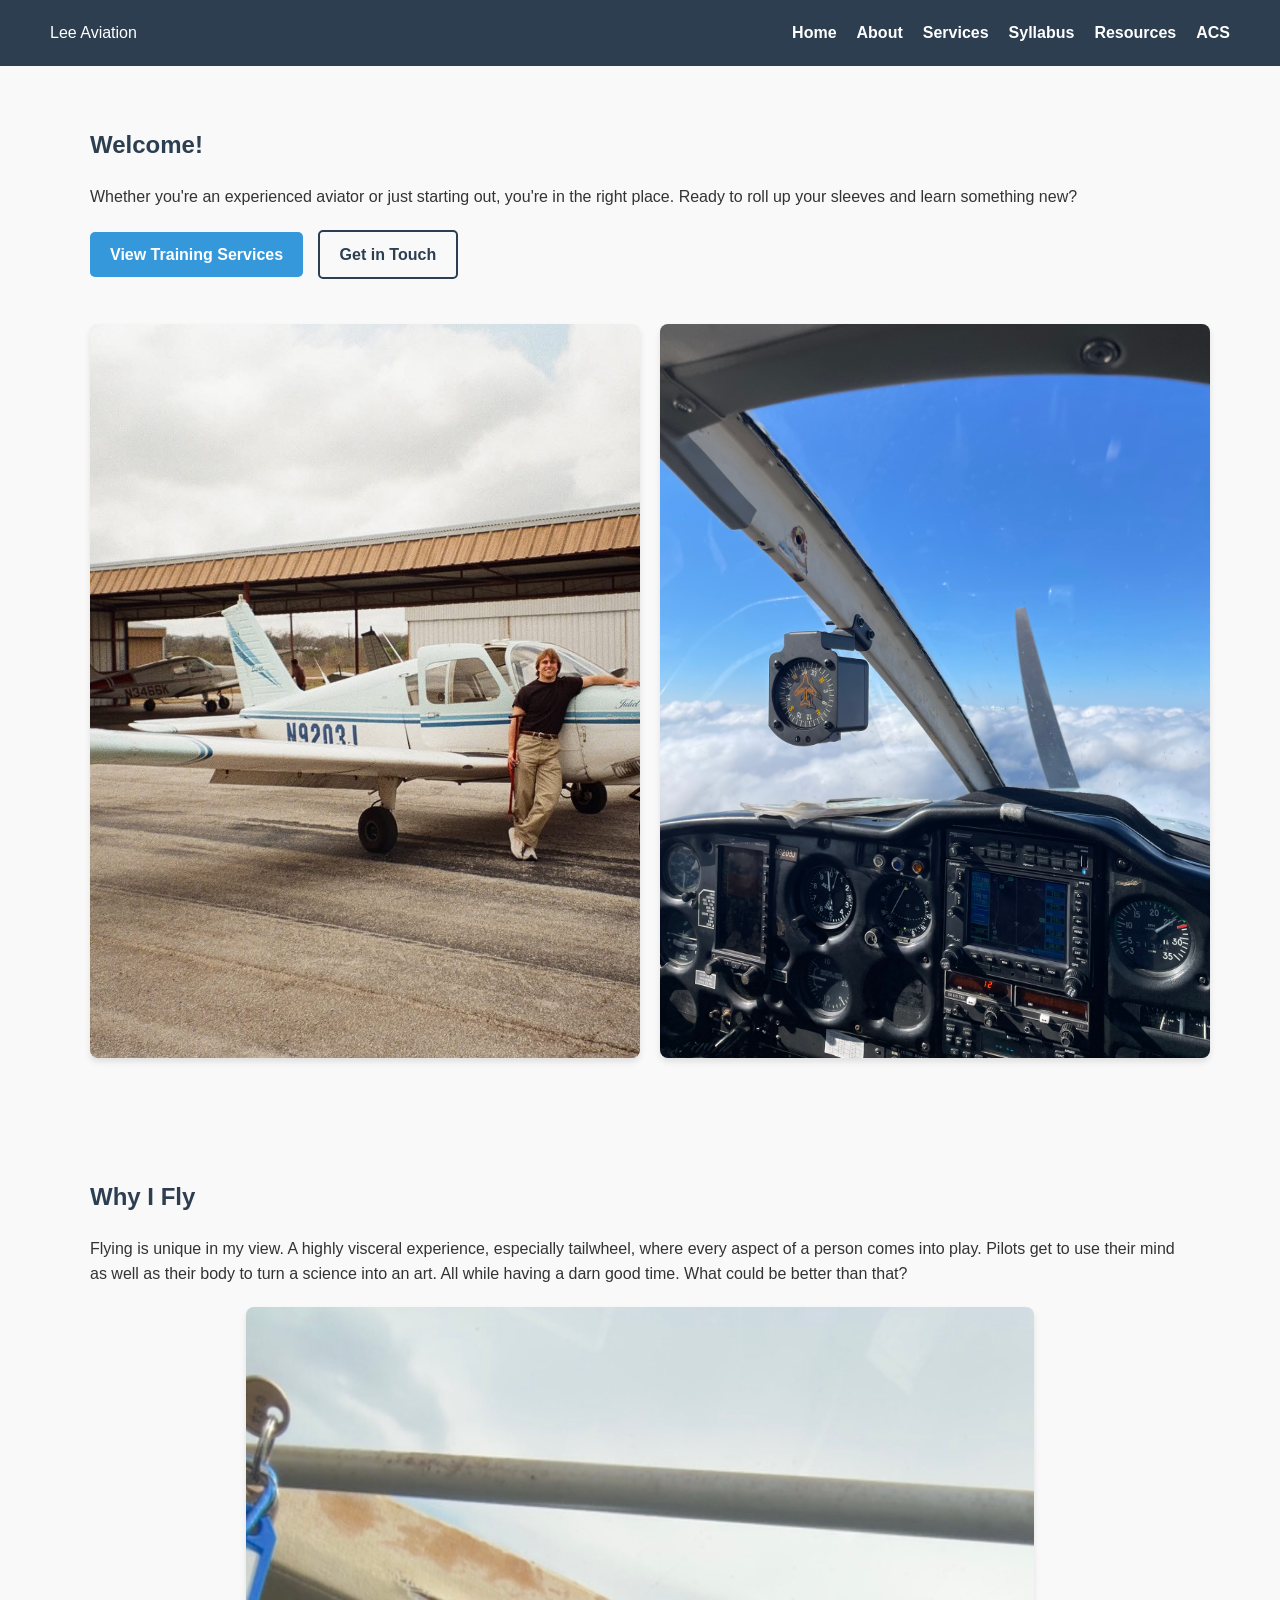
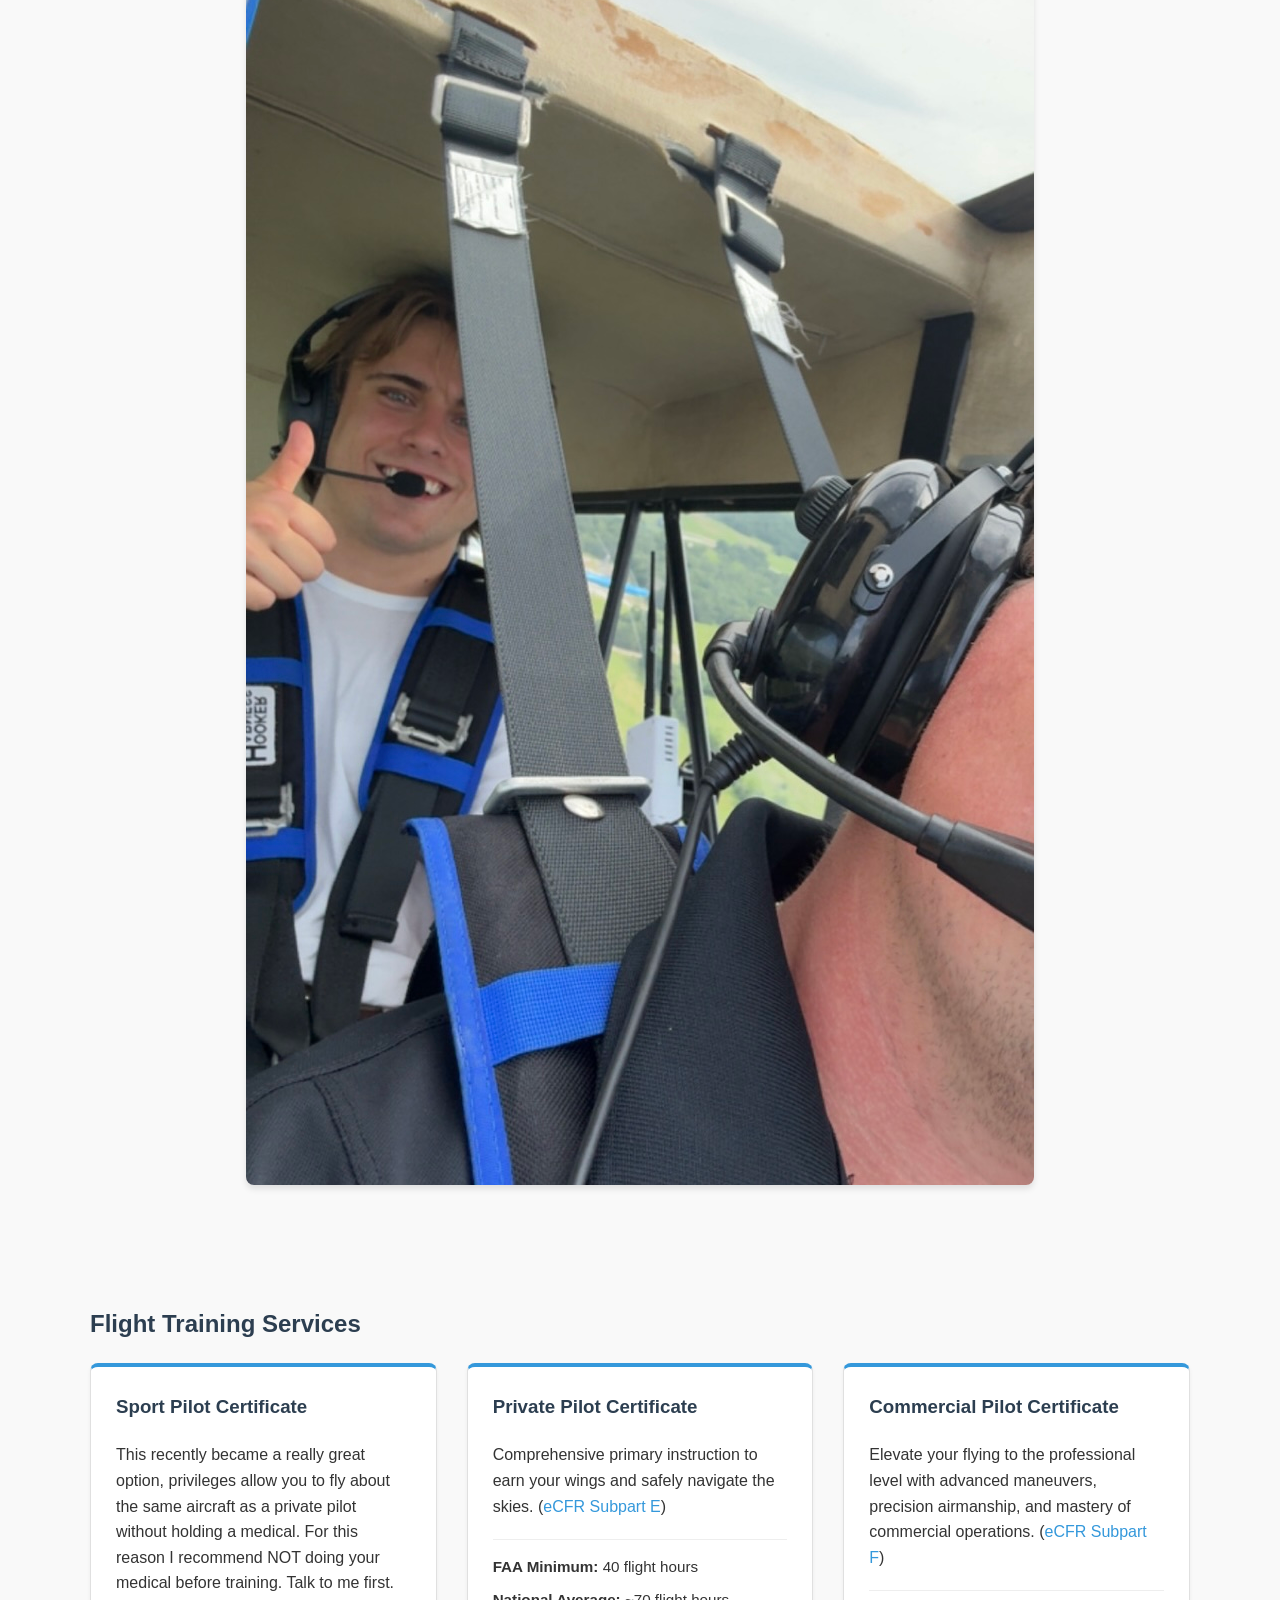
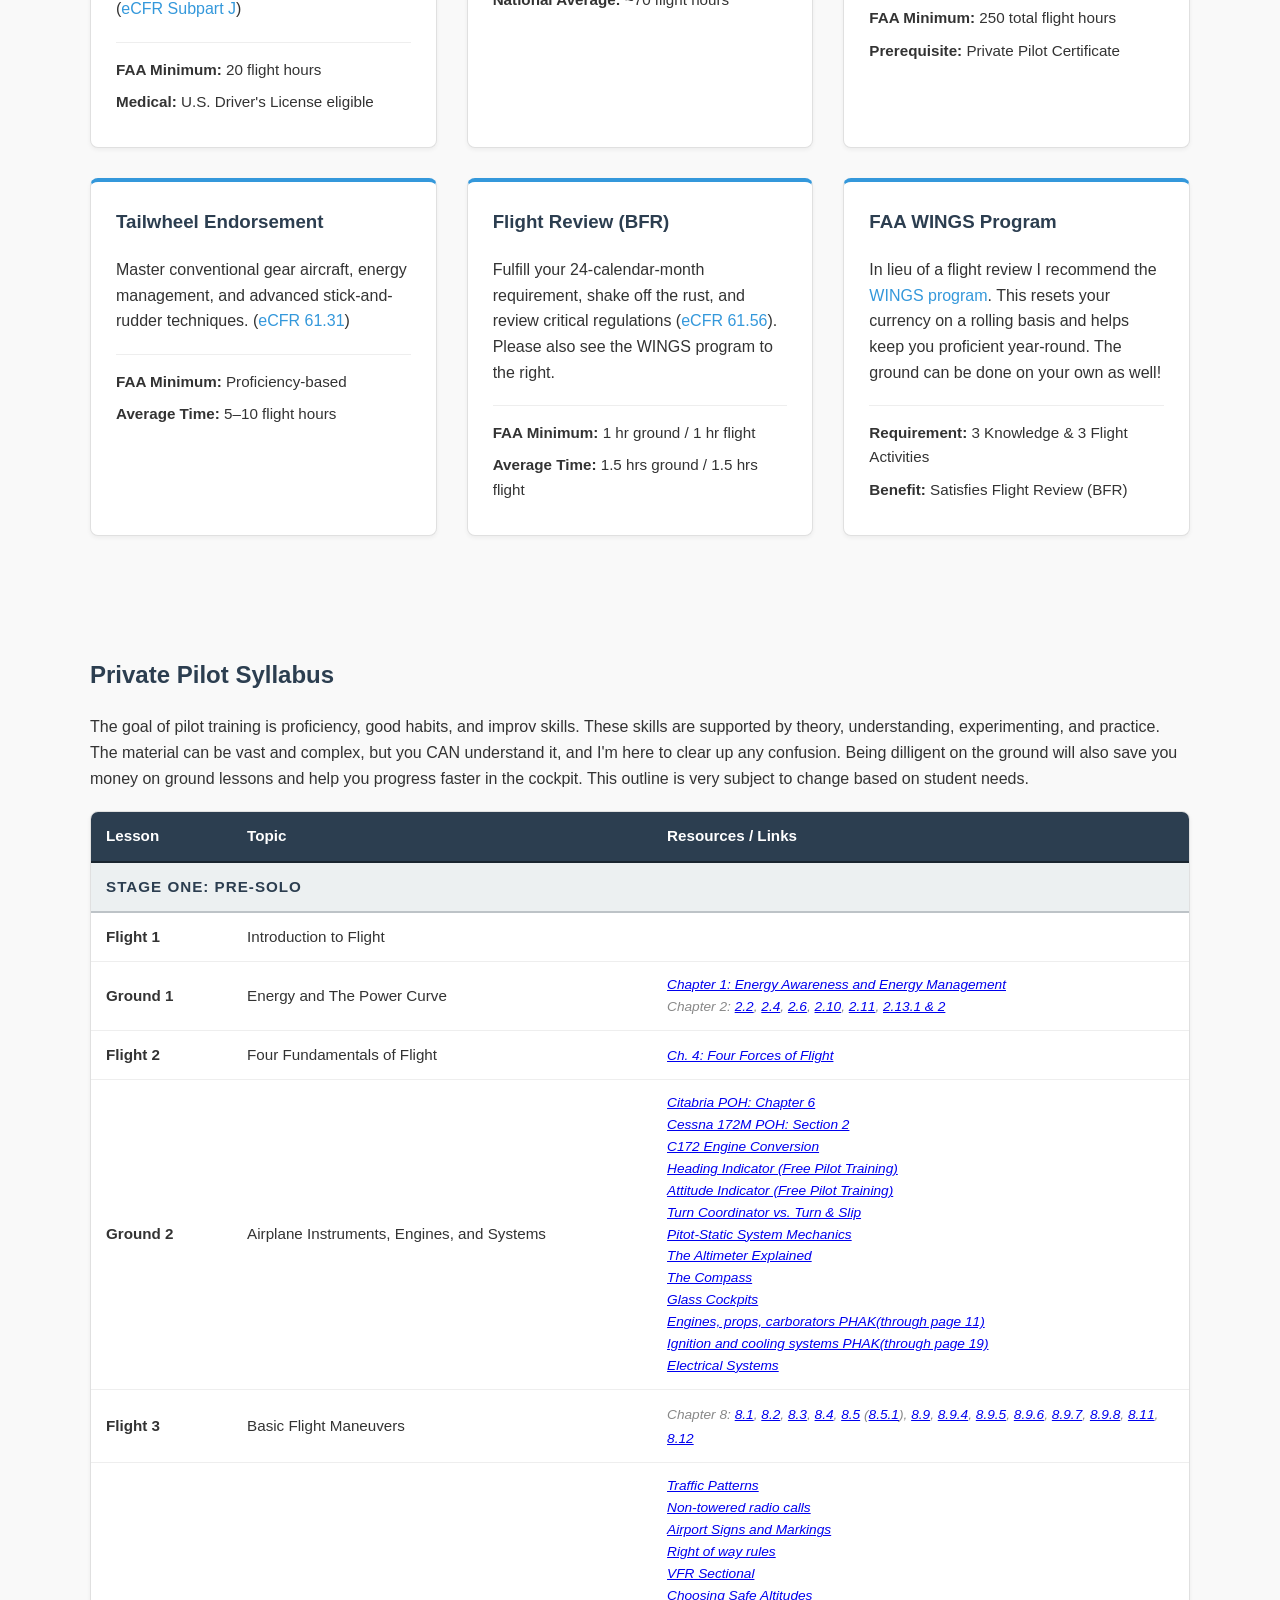
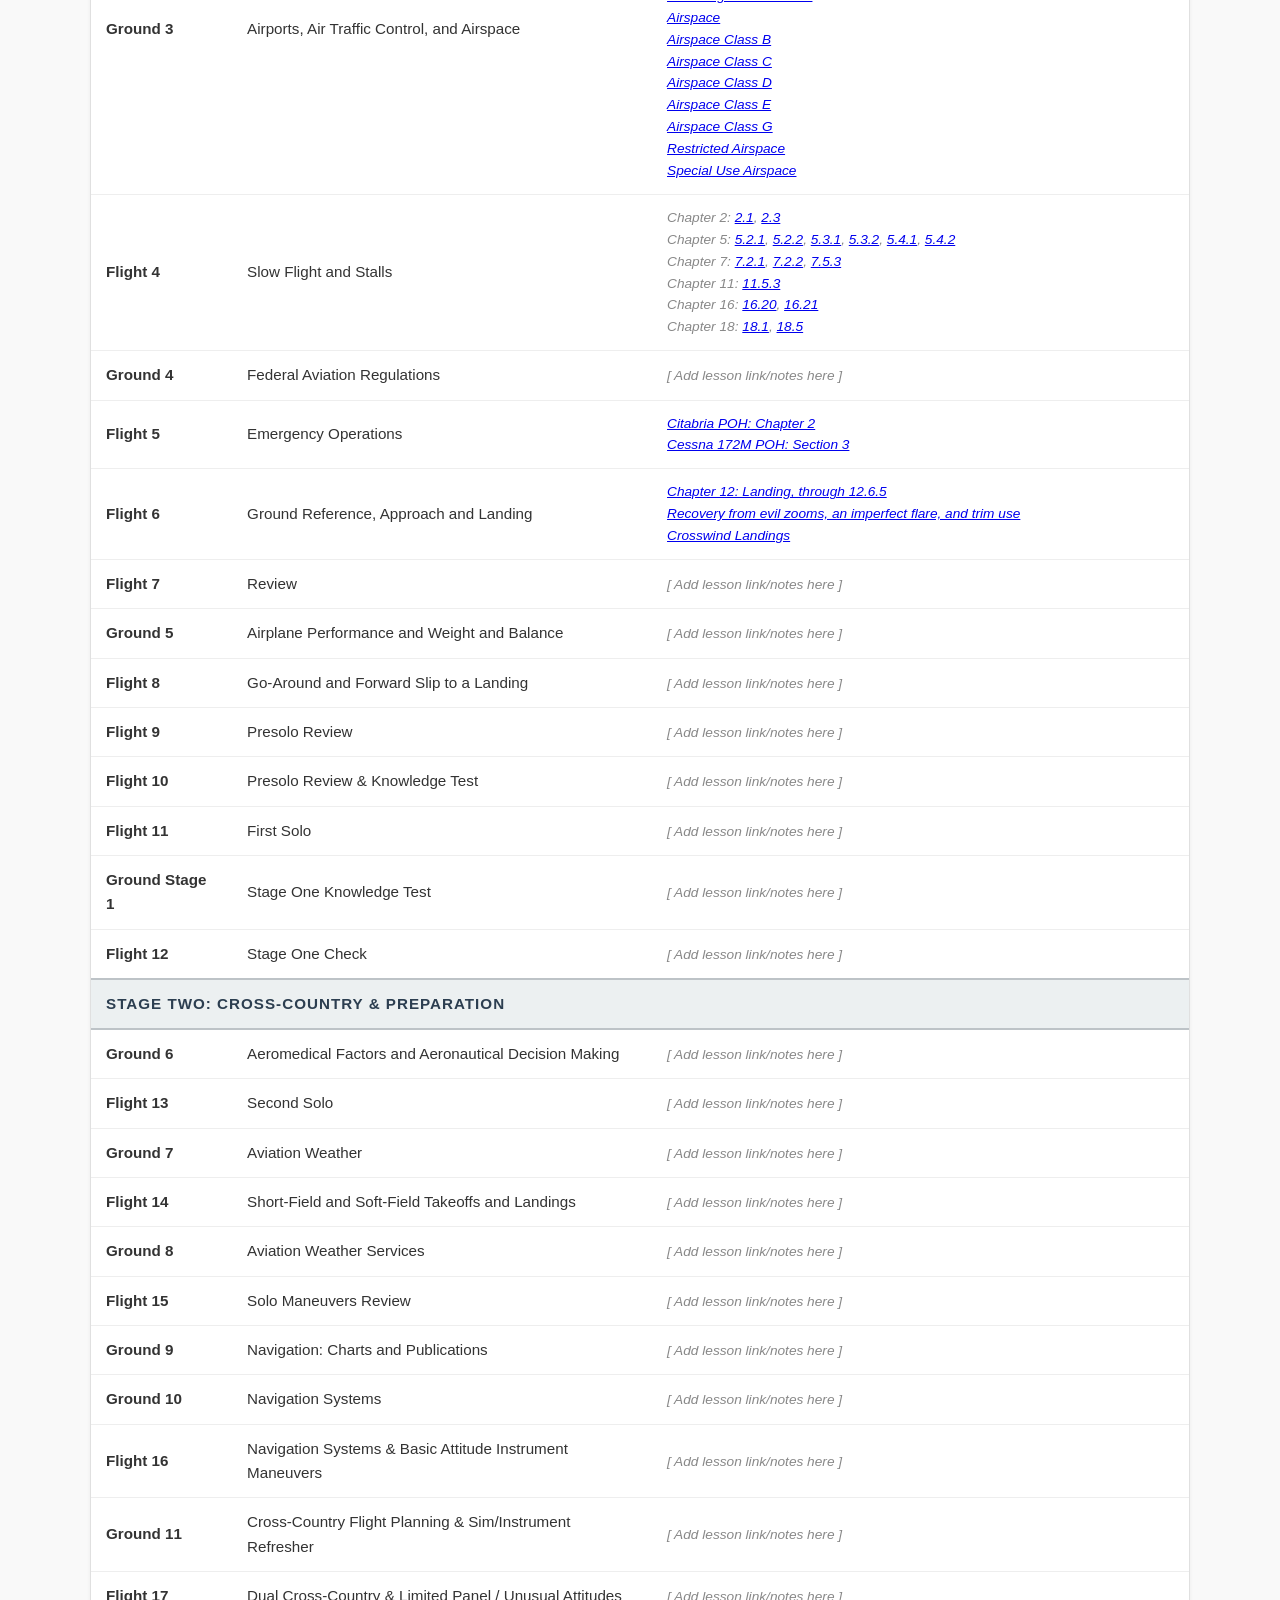
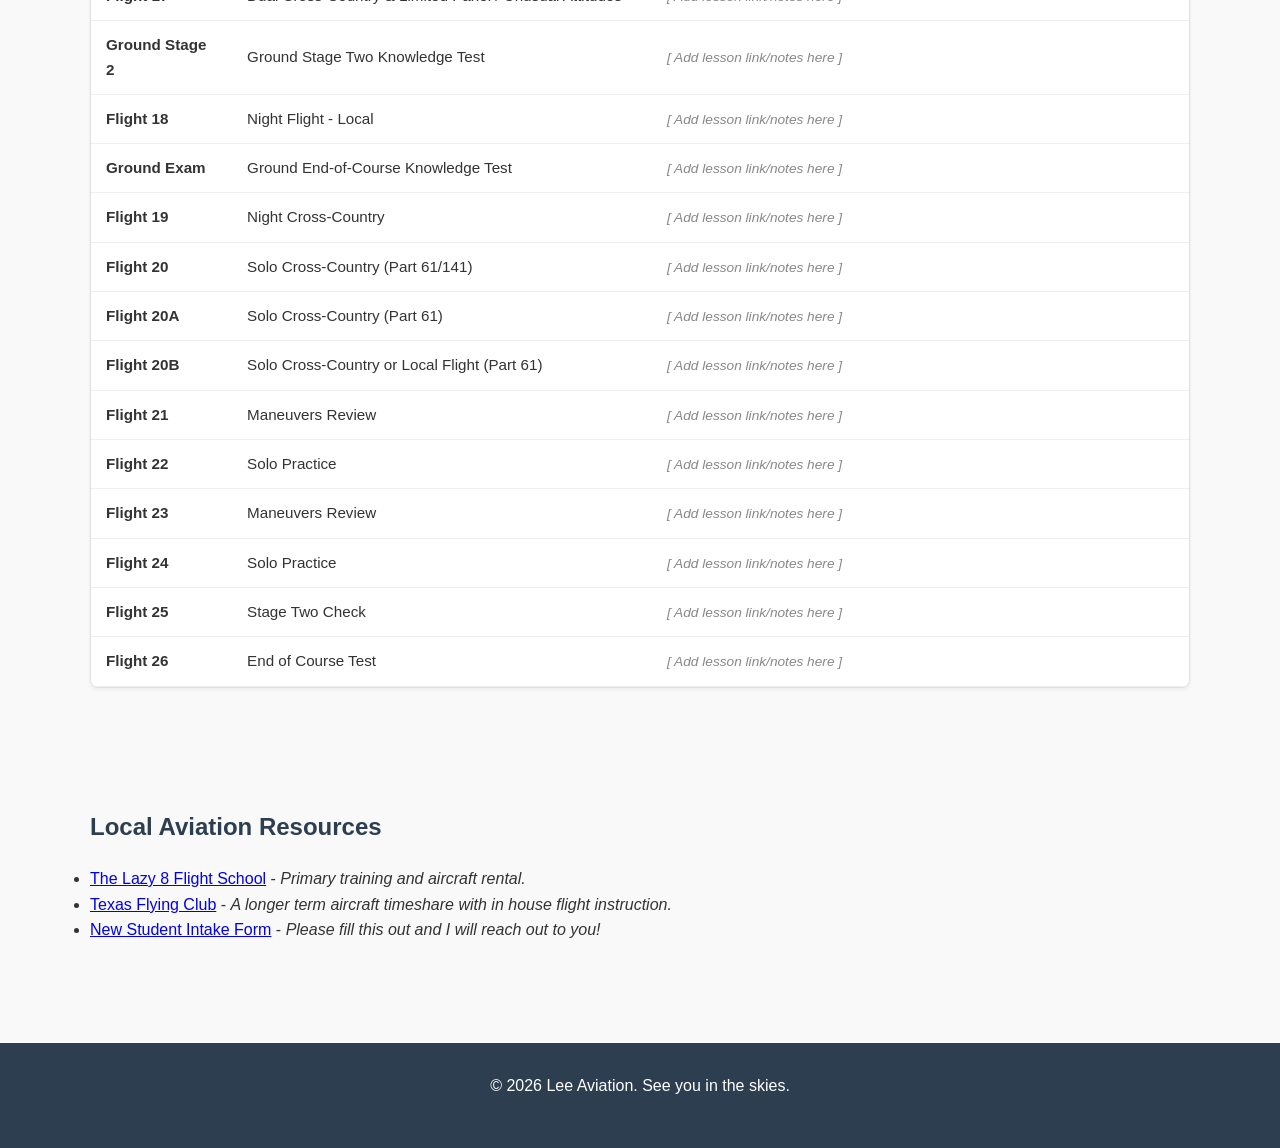
==== index.html @ c7a76115 "Update index.html" ====
<!DOCTYPE html>
<html lang="en">
<head>
    <meta charset="UTF-8">
    <meta name="viewport" content="width=device-width, initial-scale=1.0">
    <title>Lee Aviation | Flight Instruction</title>
    
    <!-- ALL CSS STYLING IS INLINED HERE -->
    <style>
        /* General Reset */
        * {
            margin: 0;
            padding: 0;
            box-sizing: border-box;
            font-family: 'Helvetica Neue', Arial, sans-serif;
        }

        body {
            line-height: 1.6;
            color: #333;
            background-color: #f9f9f9;
        }

        /* Navigation */
        nav {
            display: flex;
            justify-content: space-between;
            align-items: center;
            padding: 20px 50px;
            background-color: #2c3e50;
            color: white;
        }

        .nav-links {
            list-style: none;
            display: flex;
            gap: 20px;
        }

        .nav-links a {
            color: white;
            text-decoration: none;
            font-weight: bold;
        }

        .nav-links a:hover {
            color: #3498db;
        }

        /* Sections */
        section {
            padding: 60px 50px;
            max-width: 1200px;
            margin: 0 auto;
        }

        h1, h2, h3 {
            margin-bottom: 20px;
            color: #2c3e50;
        }

        p {
            margin-bottom: 20px;
        }

        /* Images */
        img {
            max-width: 100%;
            height: auto;
            border-radius: 8px;
            box-shadow: 0 4px 6px rgba(0,0,0,0.1);
            margin-top: 15px;
        }

        .centered-img {
            display: block;
            margin-left: auto;
            margin-right: auto;
        }

        /* Buttons */
        .btn {
            display: inline-block;
            padding: 10px 20px;
            background-color: #3498db;
            color: white;
            text-decoration: none;
            border-radius: 5px;
            font-weight: bold;
            margin-right: 10px;
            margin-bottom: 10px;
        }

        .btn:hover {
            background-color: #2980b9;
        }

        .btn-outline {
            display: inline-block;
            padding: 10px 20px;
            background-color: transparent;
            color: #2c3e50;
            border: 2px solid #2c3e50;
            text-decoration: none;
            border-radius: 5px;
            font-weight: bold;
            margin-bottom: 10px;
        }

        .btn-outline:hover {
            background-color: #2c3e50;
            color: white;
        }

        /* Services Grid */
        .services-grid {
            display: grid;
            grid-template-columns: repeat(auto-fit, minmax(300px, 1fr));
            gap: 30px;
        }

        .service-card {
            background: white;
            border: 1px solid #e0e0e0;
            border-top: 4px solid #3498db;
            padding: 25px;
            border-radius: 8px;
            box-shadow: 0 2px 4px rgba(0,0,0,0.05);
        }

        .service-card ul {
            list-style-type: none;
            margin-top: 15px;
            padding-top: 15px;
            border-top: 1px solid #eee;
        }

        .service-card li {
            margin-bottom: 8px;
            font-size: 0.95em;
        }

        .service-card a {
            color: #3498db;
            text-decoration: none;
        }

        .service-card a:hover {
            text-decoration: underline;
        }

        /* Gleim-Style Syllabus Table */
        .table-container {
            overflow-x: auto;
            background: white;
            border-radius: 8px;
            box-shadow: 0 2px 4px rgba(0,0,0,0.05);
            border: 1px solid #e0e0e0;
        }

        .gleim-table {
            width: 100%;
            border-collapse: collapse;
            text-align: left;
            font-size: 0.95em;
        }

        .gleim-table th {
            background-color: #2c3e50;
            color: white;
            padding: 12px 15px;
            border-bottom: 2px solid #1a252f;
        }

        .gleim-table td {
            padding: 12px 15px;
            border-bottom: 1px solid #eee;
        }

        .gleim-table tr:hover {
            background-color: #f5f5f5;
        }

        .stage-row td {
            background-color: #ecf0f1;
            font-weight: bold;
            color: #2c3e50;
            text-transform: uppercase;
            letter-spacing: 1px;
            border-top: 2px solid #bdc3c7;
            border-bottom: 2px solid #bdc3c7;
        }

        .lesson-link-space {
            color: #888;
            font-style: italic;
            font-size: 0.9em;
        }

        /* Hero Images Layout */
        .hero-images {
            display: flex;
            gap: 20px;
            margin-top: 20px;
        }

        .hero-images img {
            width: 50%;
            object-fit: cover;
        }

        /* Footer */
        footer {
            text-align: center;
            padding: 30px;
            background-color: #2c3e50;
            color: white;
            margin-top: 40px;
        }
    </style>
</head>
<body>

<!-- Navigation Bar -->
    <nav>
        <div class="logo">Lee Aviation</div>
        <ul class="nav-links">
            <li><a href="#home">Home</a></li>
            <li><a href="#about">About</a></li>
            <li><a href="#services">Services</a></li>
            <li><a href="#syllabus">Syllabus</a></li>
            <li><a href="#links">Resources</a></li>
            <li><a href="area-i-preflight-private-commercial.html">ACS</a></li>
        </ul>
    </nav>

    <!-- Hero Section -->
    <section id="home" class="hero">
        <div class="hero-content">
            <h1>Welcome!</h1>
            <p>Whether you're an experienced aviator or just starting out, you're in the right place. Ready to roll up your sleeves and learn something new? </p>
            <a href="#services" class="btn">View Training Services</a>
            <a href="https://docs.google.com/forms/d/e/1FAIpQLScbBGkxco7jLLuhdX9FpA1GyLcWCd-LdAWa5gS0SNd4eLmcwg/viewform?usp=sharing&ouid=100114751609038580791" target="_blank" class="btn-outline">Get in Touch</a>
            
            <div class="hero-images">
                <img src="IMG_0050.jpeg" alt="Cockpit instrument panel view over the clouds">
                <img src="IMG_6598.jpeg" alt="Close up of aircraft instrument panel">
            </div>
        </div>
    </section>

    <!-- About Section -->
    <section id="about" class="about">
        <h2>Why I Fly</h2>
        <p>Flying is unique in my view. A highly visceral experience, especially tailwheel, where every aspect of a person comes into play. Pilots get to use their mind as well as their body to turn a science into an art. All while having a darn good time. What could be better than that?</p>
        <img src="IMG_3892.jpg" alt="Instructor and student in the cockpit" class="centered-img">
    </section>

    <!-- Services Section -->
    <section id="services" class="services">
        <h2>Flight Training Services</h2>
        
        <div class="services-grid">
            <div class="service-card">
                <h3>Sport Pilot Certificate</h3>
                <p> This recently became a really great option, privileges allow you to fly about the same aircraft as a private pilot without holding a medical. For this reason I recommend NOT doing your medical before training. Talk to me first.  (<a href="https://www.ecfr.gov/current/title-14/chapter-I/subchapter-D/part-61/subpart-J" target="_blank">eCFR Subpart J</a>)</p>
                <ul>
                    <li><strong>FAA Minimum:</strong> 20 flight hours</li>
                    <li><strong>Medical:</strong> U.S. Driver's License eligible</li>
                </ul>
            </div>

            <div class="service-card">
                <h3>Private Pilot Certificate</h3>
                <p>Comprehensive primary instruction to earn your wings and safely navigate the skies. (<a href="https://www.ecfr.gov/current/title-14/chapter-I/subchapter-D/part-61/subpart-E" target="_blank">eCFR Subpart E</a>)</p>
                <ul>
                    <li><strong>FAA Minimum:</strong> 40 flight hours</li>
                    <li><strong>National Average:</strong> ~70 flight hours</li>
                </ul>
            </div>

            <div class="service-card">
                <h3>Commercial Pilot Certificate</h3>
                <p>Elevate your flying to the professional level with advanced maneuvers, precision airmanship, and mastery of commercial operations. (<a href="https://www.ecfr.gov/current/title-14/chapter-I/subchapter-D/part-61/subpart-F" target="_blank">eCFR Subpart F</a>)</p>
                <ul>
                    <li><strong>FAA Minimum:</strong> 250 total flight hours</li>
                    <li><strong>Prerequisite:</strong> Private Pilot Certificate</li>
                </ul>
            </div>

            <div class="service-card">
                <h3>Tailwheel Endorsement</h3>
                <p>Master conventional gear aircraft, energy management, and advanced stick-and-rudder techniques. (<a href="https://www.ecfr.gov/current/title-14/chapter-I/subchapter-D/part-61/section-61.31" target="_blank">eCFR 61.31</a>)</p>
                <ul>
                    <li><strong>FAA Minimum:</strong> Proficiency-based</li>
                    <li><strong>Average Time:</strong> 5–10 flight hours</li>
                </ul>
            </div>

            <div class="service-card">
                <h3>Flight Review (BFR)</h3>
                <p>Fulfill your 24-calendar-month requirement, shake off the rust, and review critical regulations (<a href="https://www.ecfr.gov/current/title-14/chapter-I/subchapter-D/part-61/section-61.56" target="_blank">eCFR 61.56</a>). Please also see the WINGS program to the right.</p>
                <ul>
                    <li><strong>FAA Minimum:</strong> 1 hr ground / 1 hr flight</li>
                    <li><strong>Average Time:</strong> 1.5 hrs ground / 1.5 hrs flight</li>
                </ul>
            </div>

            <div class="service-card">
                <h3>FAA WINGS Program</h3>
                <p>In lieu of a flight review I recommend the <a href="https://www.faasafety.gov/" target="_blank">WINGS program</a>. This resets your currency on a rolling basis and helps keep you proficient year-round. The ground can be done on your own as well!</p>
                <ul>
                    <li><strong>Requirement:</strong> 3 Knowledge & 3 Flight Activities</li>
                    <li><strong>Benefit:</strong> Satisfies Flight Review (BFR)</li>
                </ul>
            </div>
        </div>
    </section>

    <!-- Syllabus Section (Gleim Format) -->
    <section id="syllabus" class="syllabus">
        <h2>Private Pilot Syllabus</h2>
        <p>The goal of pilot training is proficiency, good habits, and improv skills. These skills are supported by theory, understanding, experimenting, and practice. The material can be vast and complex, but you CAN understand it, and I'm here to clear up any confusion. Being dilligent on the ground will also save you money on ground lessons and help you progress faster in the cockpit. This outline is very subject to change based on student needs.</p>
        
        <div class="table-container">
            <table class="gleim-table">
                <thead>
                    <tr>
                        <th>Lesson</th>
                        <th>Topic</th>
                        <th>Resources / Links</th>
                    </tr>
                </thead>
                <tbody>
                    <tr class="stage-row">
                        <td colspan="3">STAGE ONE: Pre-Solo</td>
                    </tr>
                    <tr>
                        <td><strong>Flight 1</strong></td>
                        <td>Introduction to Flight</td>
                        <td><span class="lesson-link-space"></span></td>
                    </tr>
                    <tr>
                        <td><strong>Ground 1</strong></td>
                        <td>Energy and The Power Curve</td>
                        <td><span class="lesson-link-space">
    <ul style="list-style-type: none; padding: 0; margin: 0;">
        <li><a href="https://www.av8n.com/how/htm/energy.html" target="_blank">Chapter 1: Energy Awareness and Energy Management</a></li>
        <li>Chapter 2: 
            <a href="https://www.av8n.com/how/htm/aoa.html#sec-def-aoa" target="_blank">2.2</a>, 
            <a href="https://www.av8n.com/how/htm/aoa.html#sec-incidence" target="_blank">2.4</a>, 
            <a href="https://www.av8n.com/how/htm/aoa.html#sec-change-aoa" target="_blank">2.6</a>, 
            <a href="https://www.av8n.com/how/htm/aoa.html#sec-power-attitude-performance" target="_blank">2.10</a>, 
            <a href="https://www.av8n.com/how/htm/aoa.html#sec-power-curve-more" target="_blank">2.11</a>, 
            <a href="https://www.av8n.com/how/htm/aoa.html#sec-ias-aoa" target="_blank">2.13.1 & 2</a>
        </li>
    </ul>
</span></td>
                    </tr>
                    <tr>
                        <td><strong>Flight 2</strong></td>
                        <td>Four Fundamentals of Flight</td>
                        <td><span class="lesson-link-space"><a href="https://www.av8n.com/how/htm/4forces.html"
                        target="_blank"
                        rel="noopener noreferrer">
                        Ch. 4: Four Forces of Flight</a></span></td>
                    </tr>
                    <tr>
                        <td><strong>Ground 2</strong></td>
                        <td>Airplane Instruments, Engines, and Systems</td>
                        <td><span class="lesson-link-space">
    <ul style="list-style-type: none; padding: 0; margin: 0;">
        <li><a href="N5042D POH (1)-compressed.pdf" target="_blank">Citabria POH: Chapter 6</a></li>
        <li><a href="N12976 POH.pdf" target="_blank">Cessna 172M POH: Section 2</a></li>
        <li><a href="N12976 180HP Lycoming O-360 engine STC.pdf" target="_blank">C172 Engine Conversion</a></li>
        <li><a href="https://www.youtube.com/watch?v=JySkSwAnwos&list=PLKGcDgymP_oYkMrMNcc04gr6JMru4E2xH&index=28" target="_blank">Heading Indicator (Free Pilot Training)</a></li>
        <li><a href="https://www.youtube.com/watch?v=ZBU55yIje-Y&list=PLKGcDgymP_oYkMrMNcc04gr6JMru4E2xH&index=29" target="_blank">Attitude Indicator (Free Pilot Training)</a></li>
        <li><a href="https://www.youtube.com/watch?v=_SvHsQZdMZ8&list=PLKGcDgymP_oYkMrMNcc04gr6JMru4E2xH&index=30" target="_blank">Turn Coordinator vs. Turn & Slip</a></li>
        <li><a href="https://www.youtube.com/watch?v=QkfC43VTZaE&list=PLKGcDgymP_oYkMrMNcc04gr6JMru4E2xH&index=31" target="_blank">Pitot-Static System Mechanics</a></li>
        <li><a href="https://www.youtube.com/watch?v=q27N5EFWmpM&list=PLKGcDgymP_oYkMrMNcc04gr6JMru4E2xH&index=32" target="_blank">The Altimeter Explained</a></li>
        <li><a href="https://www.youtube.com/watch?v=WC-iOlckdf4&list=PLKGcDgymP_oYkMrMNcc04gr6JMru4E2xH&index=33" target="_blank">The Compass</a></li>
        <li><a href="https://www.youtube.com/watch?v=oWxeAqcNSJU&list=PLKGcDgymP_oYkMrMNcc04gr6JMru4E2xH&index=34" target="_blank">Glass Cockpits</a></li>
        <li><a href="https://www.faa.gov/sites/faa.gov/files/09_phak_ch7.pdf" target="_blank">Engines, props, carborators PHAK(through page 11)</a></li>
        <li><a href="https://www.faa.gov/sites/faa.gov/files/09_phak_ch7.pdf#page=15" target="_blank">Ignition and cooling systems PHAK(through page 19)</a></li>
        <li><a href="https://youtu.be/2inIC2tjBDs?si=ASbZLVj7MDvCpOuC" target="_blank">Electrical Systems</a></li>
    </ul>
</span></td>
                    </tr>
                    <tr>
                        <td><strong>Flight 3</strong></td>
<td>Basic Flight Maneuvers</td>
<td>
    <span class="lesson-link-space">
        Chapter 8:
        <a href="https://www.av8n.com/how/htm/yaw.html#:~:text=8.1%20Overview"
           target="_blank" rel="noopener noreferrer">8.1</a>,

        <a href="https://www.av8n.com/how/htm/yaw.html#:~:text=8.2%20Yaw%20Stability"
           target="_blank" rel="noopener noreferrer">8.2</a>,

        <a href="https://www.av8n.com/how/htm/yaw.html#:~:text=8.3%20Yaw%20Damping"
           target="_blank" rel="noopener noreferrer">8.3</a>,

        <a href="https://www.av8n.com/how/htm/yaw.html#sec-helical-propwash"
           target="_blank" rel="noopener noreferrer">8.4</a>,

        <a href="https://www.av8n.com/how/htm/yaw.html#sec-p-factor"
           target="_blank" rel="noopener noreferrer">8.5</a>
        (<a href="https://www.av8n.com/how/htm/yaw.html#:~:text=8.5.1%20Blade%20Speed"
            target="_blank" rel="noopener noreferrer">8.5.1</a>),

        <a href="https://www.av8n.com/how/htm/yaw.html#:~:text=8.9%20Rudder%20Usage%20During%20Rolls"
           target="_blank" rel="noopener noreferrer">8.9</a>,

        <a href="https://www.av8n.com/how/htm/yaw.html#:~:text=8.9.4%20Transitory%20Adverse%20Yaw"
           target="_blank" rel="noopener noreferrer">8.9.4</a>,

        <a href="https://www.av8n.com/how/htm/yaw.html#sec-adverse-yaw"
           target="_blank" rel="noopener noreferrer">8.9.5</a>,

        <a href="https://www.av8n.com/how/htm/yaw.html#:~:text=8.9.6%20Yaw-Wise%20Inertia"
           target="_blank" rel="noopener noreferrer">8.9.6</a>,

        <a href="https://www.av8n.com/how/htm/yaw.html#:~:text=8.9.7%20Amount%20of%20Rudder%20Required"
           target="_blank" rel="noopener noreferrer">8.9.7</a>,

        <a href="https://www.av8n.com/how/htm/yaw.html#:~:text=8.9.8%20Summary%3A%20Coordinated%20Turning%20Procedures"
           target="_blank" rel="noopener noreferrer">8.9.8</a>,

        <a href="https://www.av8n.com/how/htm/yaw.html#:~:text=8.11%20Boat%20Turn"
           target="_blank" rel="noopener noreferrer">8.11</a>,

        <a href="https://www.av8n.com/how/htm/yaw.html#:~:text=8.12%20Weathervaning%20During%20Taxi"
           target="_blank" rel="noopener noreferrer">8.12</a>
    </span>
</td>
                    </tr>
                    <tr>
                        <td><strong>Ground 3</strong></td>
                        <td>Airports, Air Traffic Control, and Airspace</td>
                        <td><span class="lesson-link-space">
    <ul style="list-style-type: none; padding: 0; margin: 0;">
        <li><a href="https://www.youtube.com/watch?v=OvR3VQKEIr0&list=PLKGcDgymP_oYkMrMNcc04gr6JMru4E2xH&index=63" target="_blank">Traffic Patterns</a></li>
        <li><a href="https://www.youtube.com/watch?v=-_xBS6vTO9E&list=PLKGcDgymP_oYkMrMNcc04gr6JMru4E2xH&index=36" target="_blank">Non-towered radio calls</a></li>
        <li><a href="https://www.youtube.com/watch?v=Yacx4jNQlgo&list=PLKGcDgymP_oYkMrMNcc04gr6JMru4E2xH&index=62" target="_blank">Airport Signs and Markings</a></li>
        <li><a href="https://www.youtube.com/watch?v=uowNUuqzVyY&list=PLKGcDgymP_oYkMrMNcc04gr6JMru4E2xH&index=56" target="_blank">Right of way rules</a></li>
        <li><a href="https://www.youtube.com/watch?v=TMkqcorBcdU&list=PLKGcDgymP_oYkMrMNcc04gr6JMru4E2xH&index=25" target="_blank">VFR Sectional</a></li>
        <li><a href="https://www.youtube.com/watch?v=5KpJzNHLe-M&list=PLKGcDgymP_oYkMrMNcc04gr6JMru4E2xH&index=26" target="_blank">Choosing Safe Altitudes</a></li>
        <li><a href="https://www.youtube.com/watch?v=ba5MTbfy5Ck&list=PLKGcDgymP_oYkMrMNcc04gr6JMru4E2xH&index=15" target="_blank">Airspace</a></li>
        <li><a href="https://www.youtube.com/watch?v=gS9RgkRIPZ4&list=PLKGcDgymP_oYkMrMNcc04gr6JMru4E2xH&index=16" target="_blank">Airspace Class B</a></li>
        <li><a href="https://www.youtube.com/watch?v=M-2VWNQ2Ukk&list=PLKGcDgymP_oYkMrMNcc04gr6JMru4E2xH&index=17" target="_blank">Airspace Class C</a></li>
        <li><a href="https://www.youtube.com/watch?v=wYH4gQ-pOmE&list=PLKGcDgymP_oYkMrMNcc04gr6JMru4E2xH&index=18" target="_blank">Airspace Class D</a></li>
        <li><a href="https://www.youtube.com/watch?v=uowNUuqzVyY&list=PLKGcDgymP_oYkMrMNcc04gr6JMru4E2xH&index=19" target="_blank">Airspace Class E</a></li>
        <li><a href="https://www.youtube.com/watch?v=0Liq4ZB5m6U&list=PLKGcDgymP_oYkMrMNcc04gr6JMru4E2xH&index=20" target="_blank">Airspace Class G</a></li>
        <li><a href="https://www.youtube.com/watch?v=doKwv3ylx8E&list=PLKGcDgymP_oYkMrMNcc04gr6JMru4E2xH&index=21" target="_blank">Restricted Airspace</a></li>
        <li><a href="https://www.youtube.com/watch?v=MOqtfy45qKQ&list=PLKGcDgymP_oYkMrMNcc04gr6JMru4E2xH&index=22" target="_blank">Special Use Airspace</a></li>
    </ul>
</span></td>
                    </tr>
                    <tr>
    <td><strong>Flight 4</strong></td>
    <td>Slow Flight and Stalls</td>
    <td>
        <span class="lesson-link-space">
            <ul style="list-style-type: none; padding: 0; margin: 0;">

                <li>
                    Chapter 2:
                    <a href="https://www.av8n.com/how/htm/aoa.html#:~:text=The%20Importance%20of%20Angle%20of%20Attack"
                       target="_blank" rel="noopener noreferrer">2.1</a>,
                    <a href="https://www.av8n.com/how/htm/aoa.html#:~:text=Trim%20for%20Angle%20of%20Attack%21"
                       target="_blank" rel="noopener noreferrer">2.3</a>
                </li>

                <li>
                    Chapter 5:
                    <a href="https://www.av8n.com/how/htm/vdamp.html#:~:text=Origins%20of%20Vertical%20Damping"
                       target="_blank" rel="noopener noreferrer">5.2.1</a>,
                    <a href="https://www.av8n.com/how/htm/vdamp.html#:~:text=Loss%20of%20Vertical%20Damping"
                       target="_blank" rel="noopener noreferrer">5.2.2</a>,
                    <a href="https://www.av8n.com/how/htm/vdamp.html#:~:text=Definition%20of%20Stall"
                       target="_blank" rel="noopener noreferrer">5.3.1</a>,
                    <a href="https://www.av8n.com/how/htm/vdamp.html#:~:text=Flying%20Beyond%20the%20Stall%3F"
                       target="_blank" rel="noopener noreferrer">5.3.2</a>,
                    <a href="https://www.av8n.com/how/htm/vdamp.html#:~:text=Origins%20of%20Roll%20Damping"
                       target="_blank" rel="noopener noreferrer">5.4.1</a>,
                    <a href="https://www.av8n.com/how/htm/vdamp.html#:~:text=Loss%20of%20Roll%20Damping"
                       target="_blank" rel="noopener noreferrer">5.4.2</a>
                </li>

                <li>
                    Chapter 7:
                    <a href="https://www.av8n.com/how/htm/power.html#:~:text=Front%20Side%20of%20the%20Power%20Curve"
                       target="_blank" rel="noopener noreferrer">7.2.1</a>,
                    <a href="https://www.av8n.com/how/htm/power.html#:~:text=Back%20Side%20of%20the%20Power%20Curve"
                       target="_blank" rel="noopener noreferrer">7.2.2</a>,
                    <a href="https://www.av8n.com/how/htm/power.html#:~:text=Minimum%20Level-Flight%20Speed"
                       target="_blank" rel="noopener noreferrer">7.5.3</a>
                </li>

                <li>
                    Chapter 11:
                    <a href="https://www.av8n.com/how/htm/snaps.html#:~:text=Slipping%20Increases%20the%20Stall%20Speed"
                       target="_blank" rel="noopener noreferrer">11.5.3</a>
                </li>

                <li>
                    Chapter 16:
                    <a href="https://www.av8n.com/how/htm/maneuver.html#:~:text=Slow%20Flight,-If%20you%20are%20not%20proficient"
                       target="_blank" rel="noopener noreferrer">16.20</a>,
                    <a href="https://www.av8n.com/how/htm/maneuver.html#:~:text=Stall%20Practice,-Preliminaries"
                       target="_blank" rel="noopener noreferrer">16.21</a>
                </li>

                <li>
                    Chapter 18:
                    <a href="https://www.av8n.com/how/htm/spins.html#:~:text=Stalls%3A%20Causes%20and%20Effects"
                       target="_blank" rel="noopener noreferrer">18.1</a>,
                    <a href="https://www.av8n.com/how/htm/spins.html#:~:text=Spin%20Entry"
                       target="_blank" rel="noopener noreferrer">18.5</a>
                </li>

            </ul>
        </span>
    </td>
</tr>
                    <tr>
                        <td><strong>Ground 4</strong></td>
                        <td>Federal Aviation Regulations</td>
                        <td><span class="lesson-link-space">[ Add lesson link/notes here ]</span></td>
                    </tr>
                    </tr>
<tr>
    <td><strong>Flight 5</strong></td>
    <td>Emergency Operations</td>
    <td>
        <span class="lesson-link-space">
            <ul style="list-style-type: none; padding: 0; margin: 0;">
                <li>
                    <a href="N5042D POH (1)-compressed.pdf" target="_blank">
                        Citabria POH: Chapter 2
                    </a>
                </li>
                <li>
                    <a href="N12976 POH.pdf" target="_blank">
                        Cessna 172M POH: Section 3
                    </a>
                </li>
            </ul>
        </span>
    </td>
</tr>
<tr>
    <td><strong>Flight 6</strong></td>
    <td>Ground Reference, Approach and Landing</td>
    <td>
        <span class="lesson-link-space">
            <ul style="list-style-type: none; padding: 0; margin: 0;">
                <li>
                    <a href="https://www.av8n.com/how/htm/landing.html"
                       target="_blank"
                       rel="noopener noreferrer">
                        Chapter 12: Landing, through 12.6.5
                <li>
                    <a href="https://www.av8n.com/how/htm/landing.html#sec-evil-zoom"
                       target="_blank"
                       rel="noopener noreferrer">
                        Recovery from evil zooms, an imperfect flare, and trim use 
                    </a>
                <li>
                <li>
                       <a href="https://www.av8n.com/how/htm/landing.html#sec-crosswind-landing"
                       target="_blank"
                       rel="noopener noreferrer">
                        Crosswind Landings 
                    </a>
                </li>
            </ul>
        </span>
    </td>
</tr>
                    </tr>
                    <tr>
                        <td><strong>Flight 7</strong></td>
                        <td>Review</td>
                        <td><span class="lesson-link-space">[ Add lesson link/notes here ]</span></td>
                    </tr>
                    <tr>
                        <td><strong>Ground 5</strong></td>
                        <td>Airplane Performance and Weight and Balance</td>
                        <td><span class="lesson-link-space">[ Add lesson link/notes here ]</span></td>
                    </tr>
                    <tr>
                        <td><strong>Flight 8</strong></td>
                        <td>Go-Around and Forward Slip to a Landing</td>
                        <td><span class="lesson-link-space">[ Add lesson link/notes here ]</span></td>
                    </tr>
                    <tr>
                        <td><strong>Flight 9</strong></td>
                        <td>Presolo Review</td>
                        <td><span class="lesson-link-space">[ Add lesson link/notes here ]</span></td>
                    </tr>
                    <tr>
                        <td><strong>Flight 10</strong></td>
                        <td>Presolo Review & Knowledge Test</td>
                        <td><span class="lesson-link-space">[ Add lesson link/notes here ]</span></td>
                    </tr>
                    <tr>
                        <td><strong>Flight 11</strong></td>
                        <td>First Solo</td>
                        <td><span class="lesson-link-space">[ Add lesson link/notes here ]</span></td>
                    </tr>
                    <tr>
                        <td><strong>Ground Stage 1</strong></td>
                        <td>Stage One Knowledge Test</td>
                        <td><span class="lesson-link-space">[ Add lesson link/notes here ]</span></td>
                    </tr>
                    <tr>
                        <td><strong>Flight 12</strong></td>
                        <td>Stage One Check</td>
                        <td><span class="lesson-link-space">[ Add lesson link/notes here ]</span></td>
                    </tr>

                    <tr class="stage-row">
                        <td colspan="3">STAGE TWO: Cross-Country & Preparation</td>
                    </tr>
                    <tr>
                        <td><strong>Ground 6</strong></td>
                        <td>Aeromedical Factors and Aeronautical Decision Making</td>
                        <td><span class="lesson-link-space">[ Add lesson link/notes here ]</span></td>
                    </tr>
                    <tr>
                        <td><strong>Flight 13</strong></td>
                        <td>Second Solo</td>
                        <td><span class="lesson-link-space">[ Add lesson link/notes here ]</span></td>
                    </tr>
                    <tr>
                        <td><strong>Ground 7</strong></td>
                        <td>Aviation Weather</td>
                        <td><span class="lesson-link-space">[ Add lesson link/notes here ]</span></td>
                    </tr>
                    <tr>
                        <td><strong>Flight 14</strong></td>
                        <td>Short-Field and Soft-Field Takeoffs and Landings</td>
                        <td><span class="lesson-link-space">[ Add lesson link/notes here ]</span></td>
                    </tr>
                    <tr>
                        <td><strong>Ground 8</strong></td>
                        <td>Aviation Weather Services</td>
                        <td><span class="lesson-link-space">[ Add lesson link/notes here ]</span></td>
                    </tr>
                    <tr>
                        <td><strong>Flight 15</strong></td>
                        <td>Solo Maneuvers Review</td>
                        <td><span class="lesson-link-space">[ Add lesson link/notes here ]</span></td>
                    </tr>
                    <tr>
                        <td><strong>Ground 9</strong></td>
                        <td>Navigation: Charts and Publications</td>
                        <td><span class="lesson-link-space">[ Add lesson link/notes here ]</span></td>
                    </tr>
                    <tr>
                        <td><strong>Ground 10</strong></td>
                        <td>Navigation Systems</td>
                        <td><span class="lesson-link-space">[ Add lesson link/notes here ]</span></td>
                    </tr>
                    <tr>
                        <td><strong>Flight 16</strong></td>
                        <td>Navigation Systems & Basic Attitude Instrument Maneuvers</td>
                        <td><span class="lesson-link-space">[ Add lesson link/notes here ]</span></td>
                    </tr>
                    <tr>
                        <td><strong>Ground 11</strong></td>
                        <td>Cross-Country Flight Planning & Sim/Instrument Refresher</td>
                        <td><span class="lesson-link-space">[ Add lesson link/notes here ]</span></td>
                    </tr>
                    <tr>
                        <td><strong>Flight 17</strong></td>
                        <td>Dual Cross-Country & Limited Panel / Unusual Attitudes</td>
                        <td><span class="lesson-link-space">[ Add lesson link/notes here ]</span></td>
                    </tr>
                    <tr>
                        <td><strong>Ground Stage 2</strong></td>
                        <td>Ground Stage Two Knowledge Test</td>
                        <td><span class="lesson-link-space">[ Add lesson link/notes here ]</span></td>
                    </tr>
                    <tr>
                        <td><strong>Flight 18</strong></td>
                        <td>Night Flight - Local</td>
                        <td><span class="lesson-link-space">[ Add lesson link/notes here ]</span></td>
                    </tr>
                    <tr>
                        <td><strong>Ground Exam</strong></td>
                        <td>Ground End-of-Course Knowledge Test</td>
                        <td><span class="lesson-link-space">[ Add lesson link/notes here ]</span></td>
                    </tr>
                    <tr>
                        <td><strong>Flight 19</strong></td>
                        <td>Night Cross-Country</td>
                        <td><span class="lesson-link-space">[ Add lesson link/notes here ]</span></td>
                    </tr>
                    <tr>
                        <td><strong>Flight 20</strong></td>
                        <td>Solo Cross-Country (Part 61/141)</td>
                        <td><span class="lesson-link-space">[ Add lesson link/notes here ]</span></td>
                    </tr>
                    <tr>
                        <td><strong>Flight 20A</strong></td>
                        <td>Solo Cross-Country (Part 61)</td>
                        <td><span class="lesson-link-space">[ Add lesson link/notes here ]</span></td>
                    </tr>
                    <tr>
                        <td><strong>Flight 20B</strong></td>
                        <td>Solo Cross-Country or Local Flight (Part 61)</td>
                        <td><span class="lesson-link-space">[ Add lesson link/notes here ]</span></td>
                    </tr>
                    <tr>
                        <td><strong>Flight 21</strong></td>
                        <td>Maneuvers Review</td>
                        <td><span class="lesson-link-space">[ Add lesson link/notes here ]</span></td>
                    </tr>
                    <tr>
                        <td><strong>Flight 22</strong></td>
                        <td>Solo Practice</td>
                        <td><span class="lesson-link-space">[ Add lesson link/notes here ]</span></td>
                    </tr>
                    <tr>
                        <td><strong>Flight 23</strong></td>
                        <td>Maneuvers Review</td>
                        <td><span class="lesson-link-space">[ Add lesson link/notes here ]</span></td>
                    </tr>
                    <tr>
                        <td><strong>Flight 24</strong></td>
                        <td>Solo Practice</td>
                        <td><span class="lesson-link-space">[ Add lesson link/notes here ]</span></td>
                    </tr>
                    <tr>
                        <td><strong>Flight 25</strong></td>
                        <td>Stage Two Check</td>
                        <td><span class="lesson-link-space">[ Add lesson link/notes here ]</span></td>
                    </tr>
                    <tr>
                        <td><strong>Flight 26</strong></td>
                        <td>End of Course Test</td>
                        <td><span class="lesson-link-space">[ Add lesson link/notes here ]</span></td>
                    </tr>
                </tbody>
            </table>
        </div>
    </section>

    <!-- Links Section -->
    <section id="links" class="links">
        <h2>Local Aviation Resources</h2>
        <ul class="links-list">
            <li><a href="https://www.thelazyeightflightschool.com/" target="_blank">The Lazy 8 Flight School</a> - <em>Primary training and aircraft rental.</em></li>
            <li><a href="https://www.texasflyingclub.com/" target="_blank">Texas Flying Club</a> - <em>A longer term aircraft timeshare with in house flight instruction.</em></li>
            <li><a href="https://docs.google.com/forms/d/e/1FAIpQLScbBGkxco7jLLuhdX9FpA1GyLcWCd-LdAWa5gS0SNd4eLmcwg/viewform?usp=sharing&ouid=100114751609038580791" target="_blank">New Student Intake Form</a> - <em>Please fill this out and I will reach out to you!</em></li>
        </ul>
    </section>

    <!-- Footer -->
    <footer>
        <p>&copy; 2026 Lee Aviation. See you in the skies.</p>
    </footer>

</body>
</html>
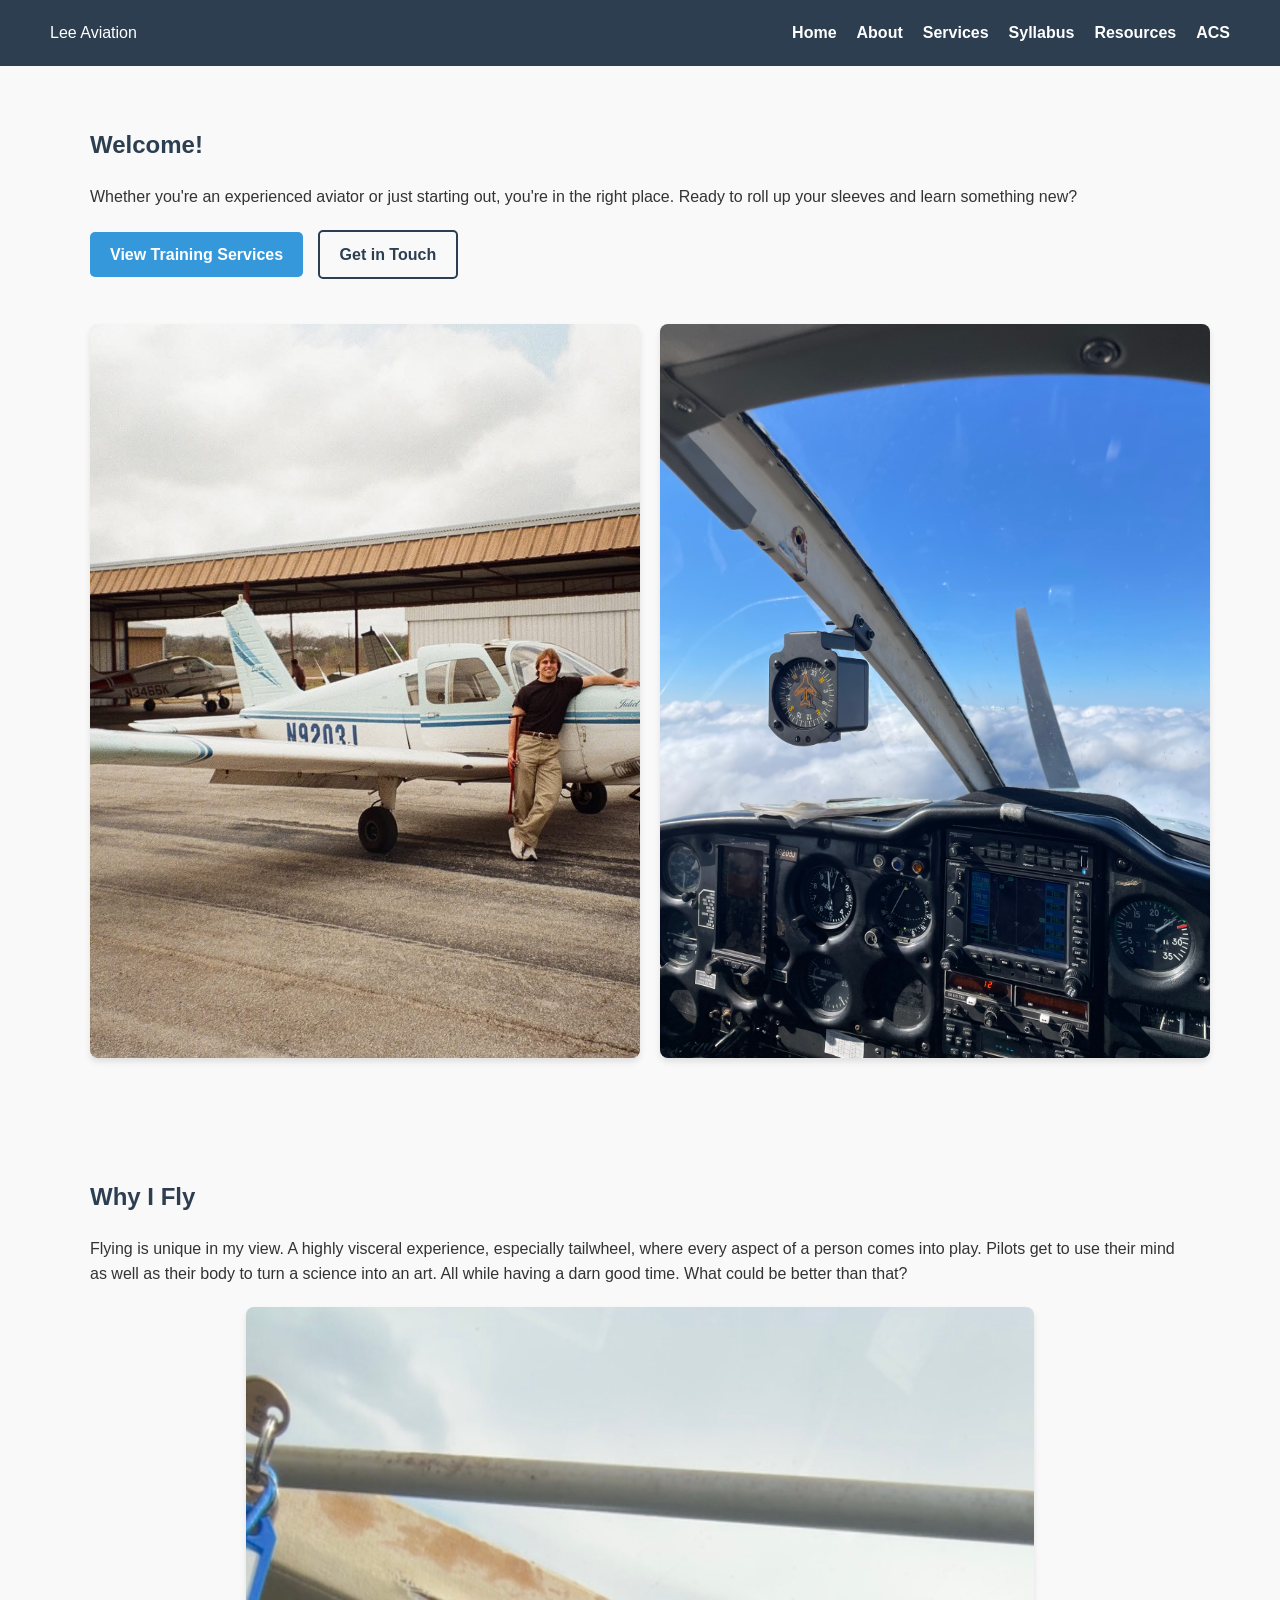
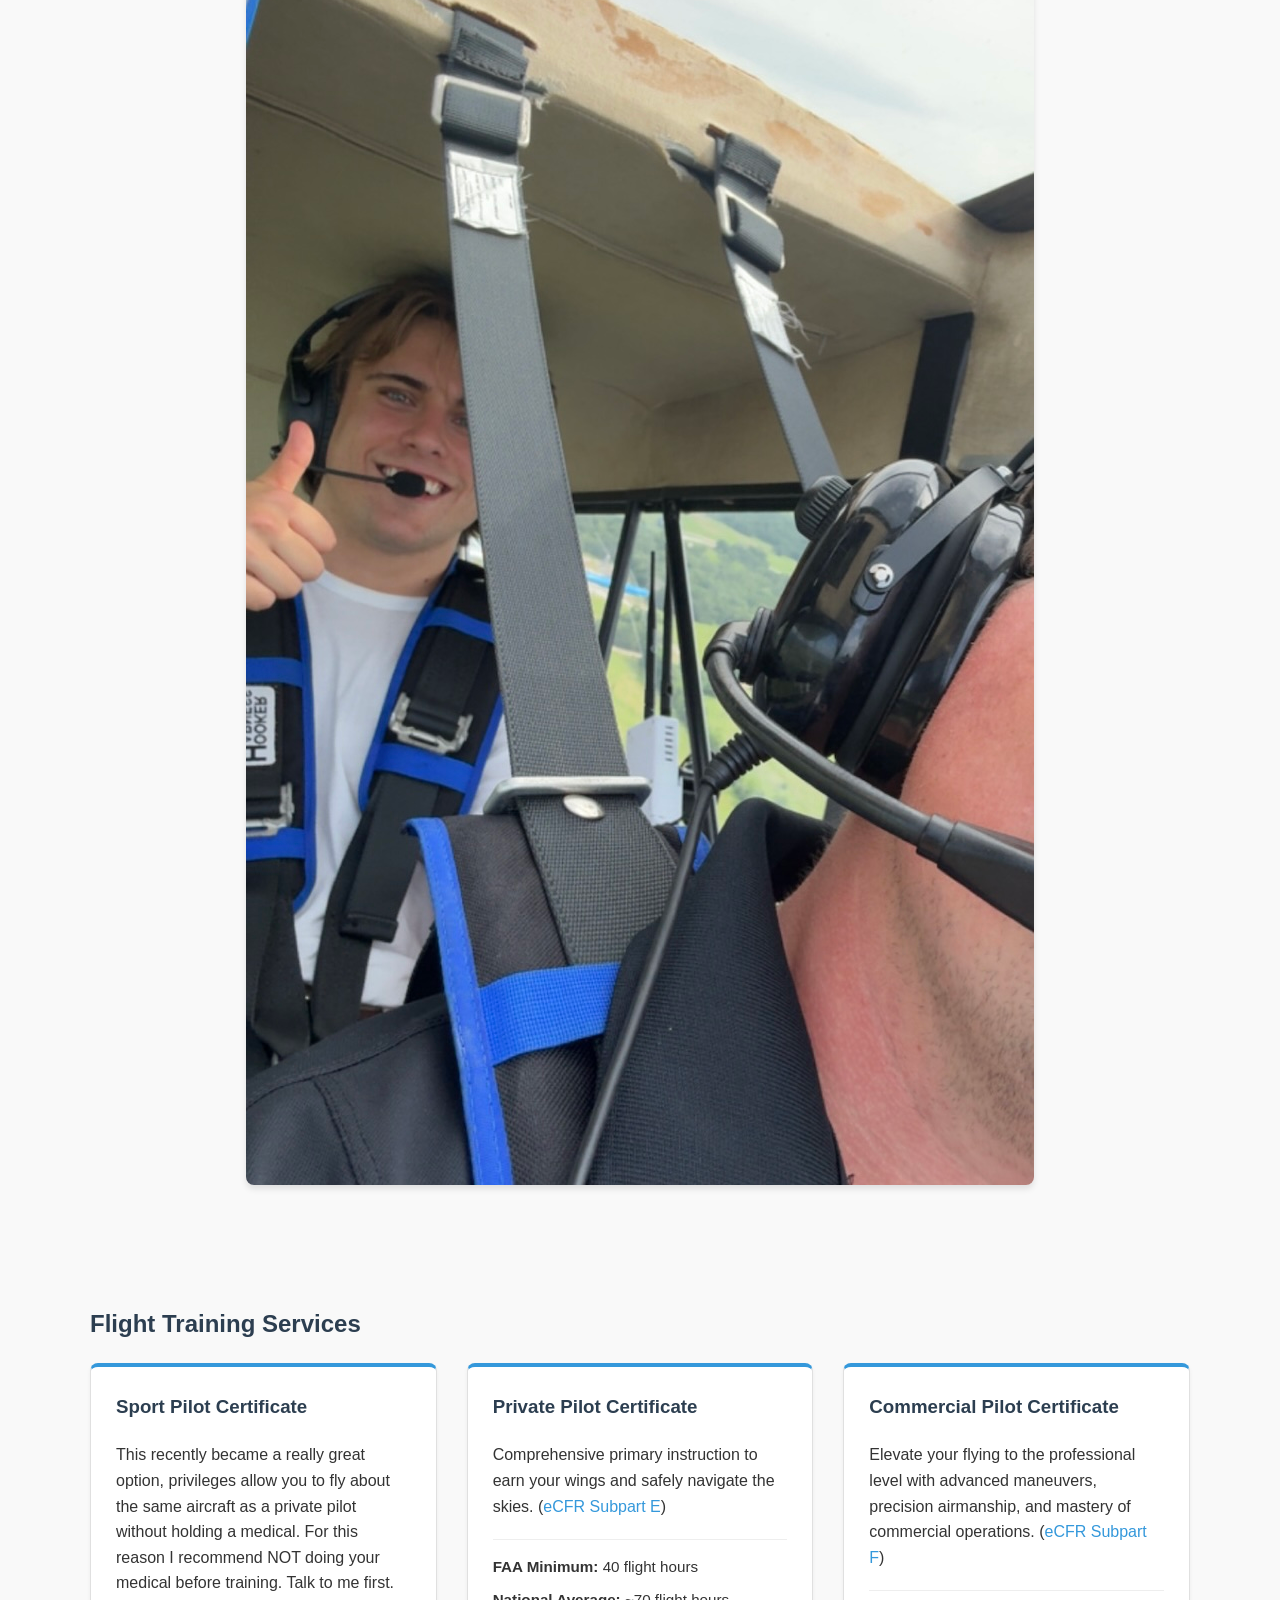
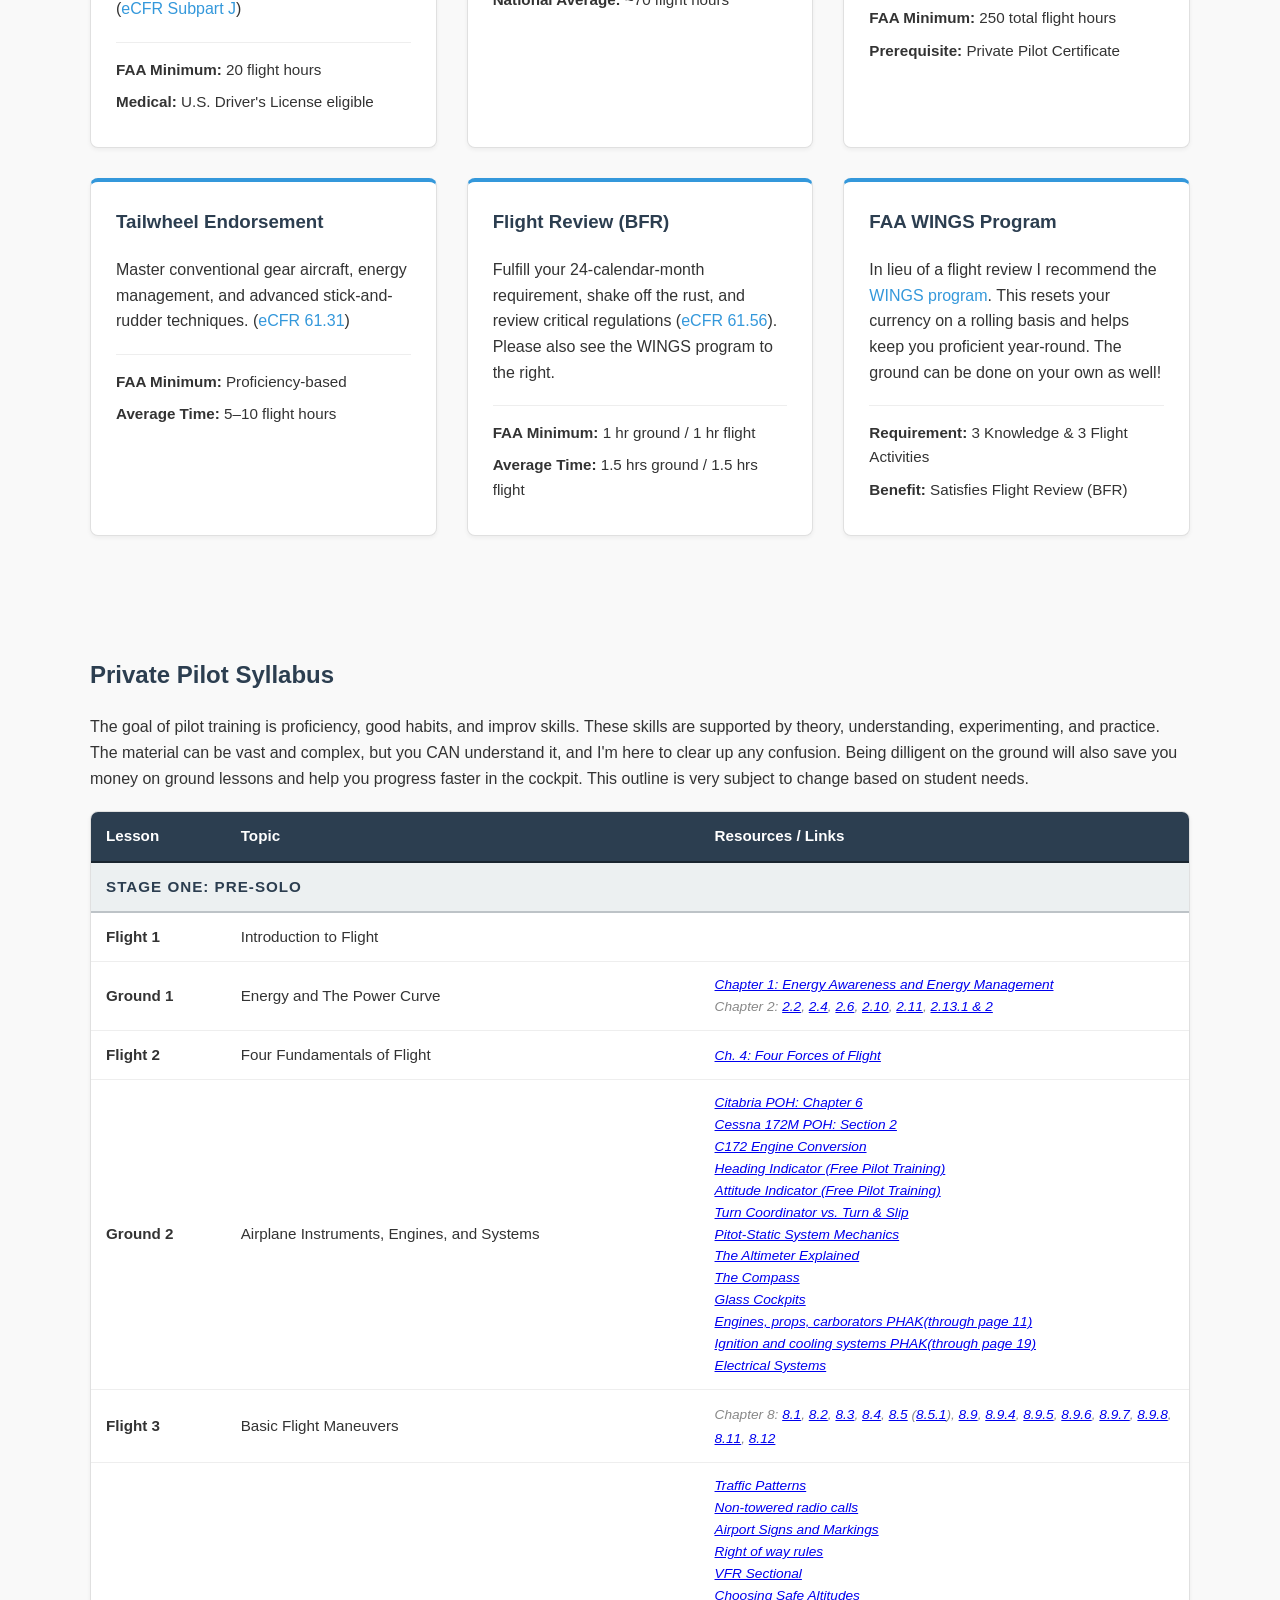
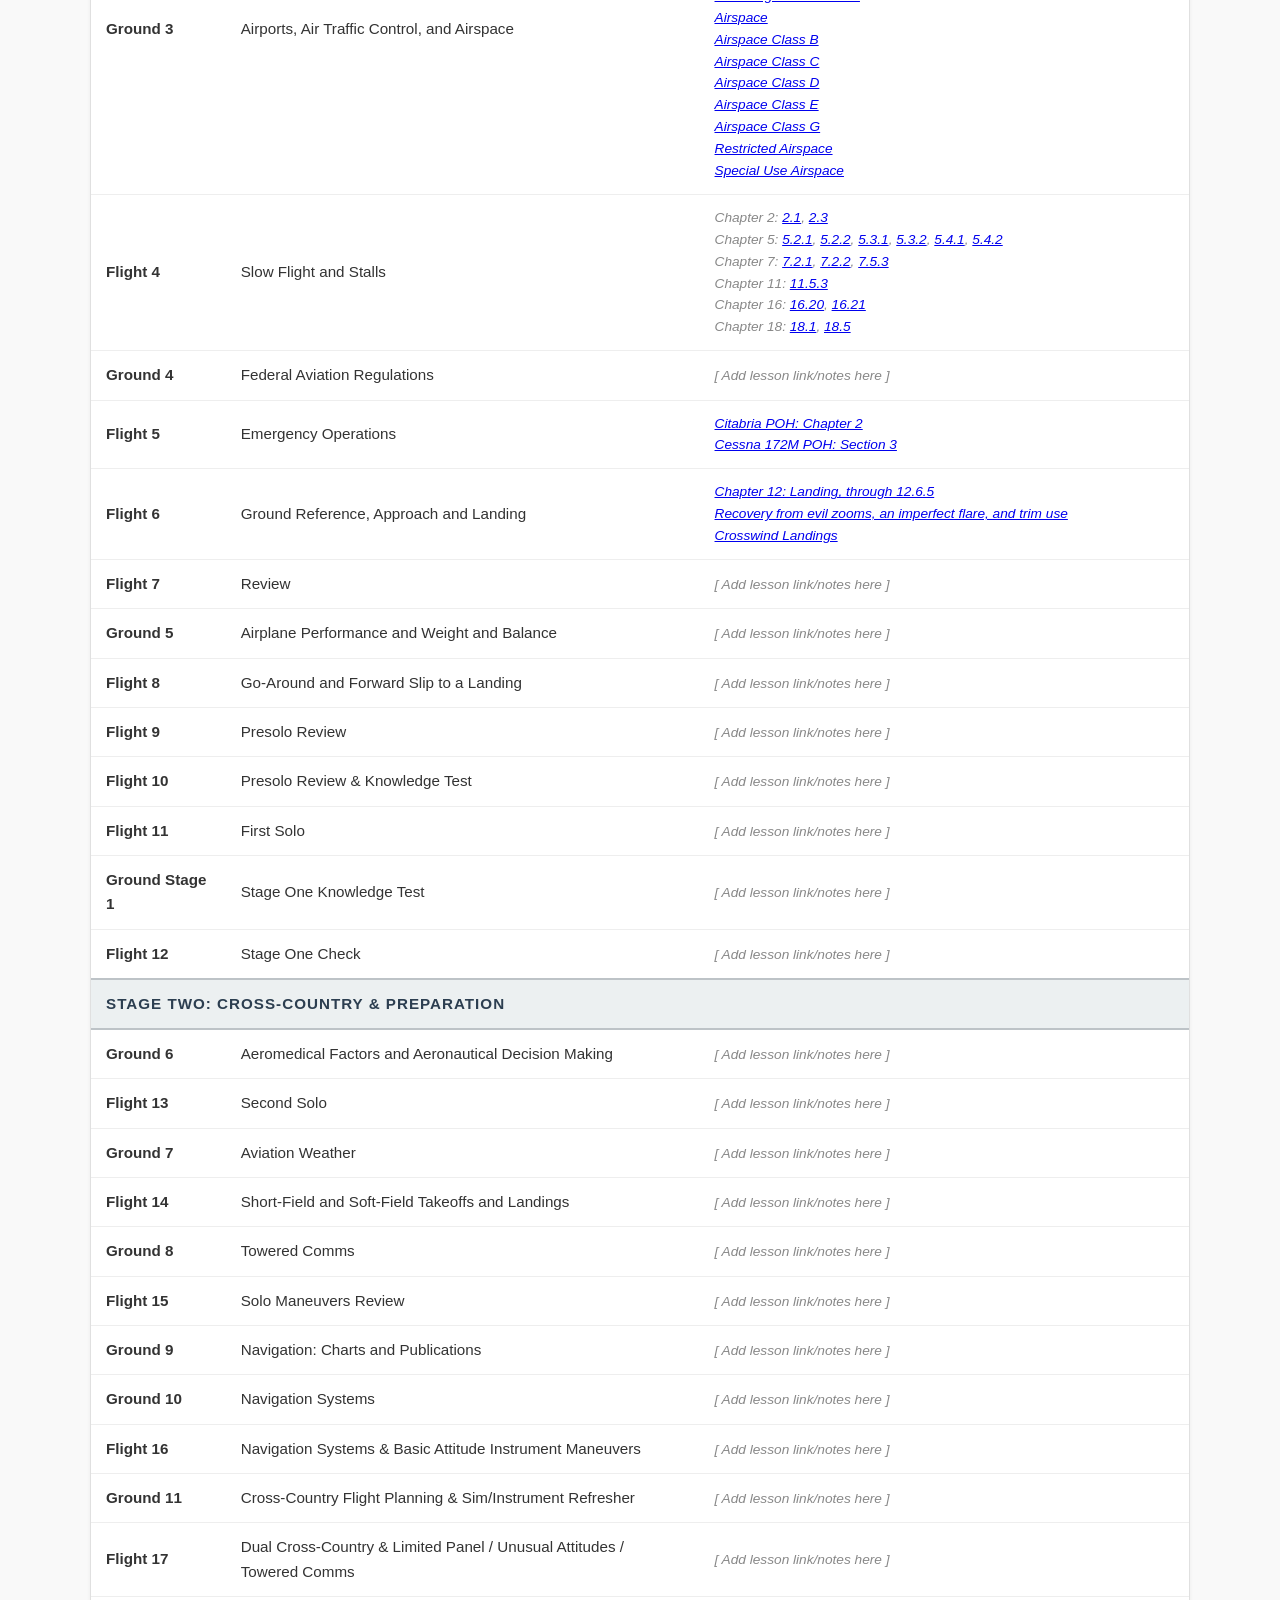
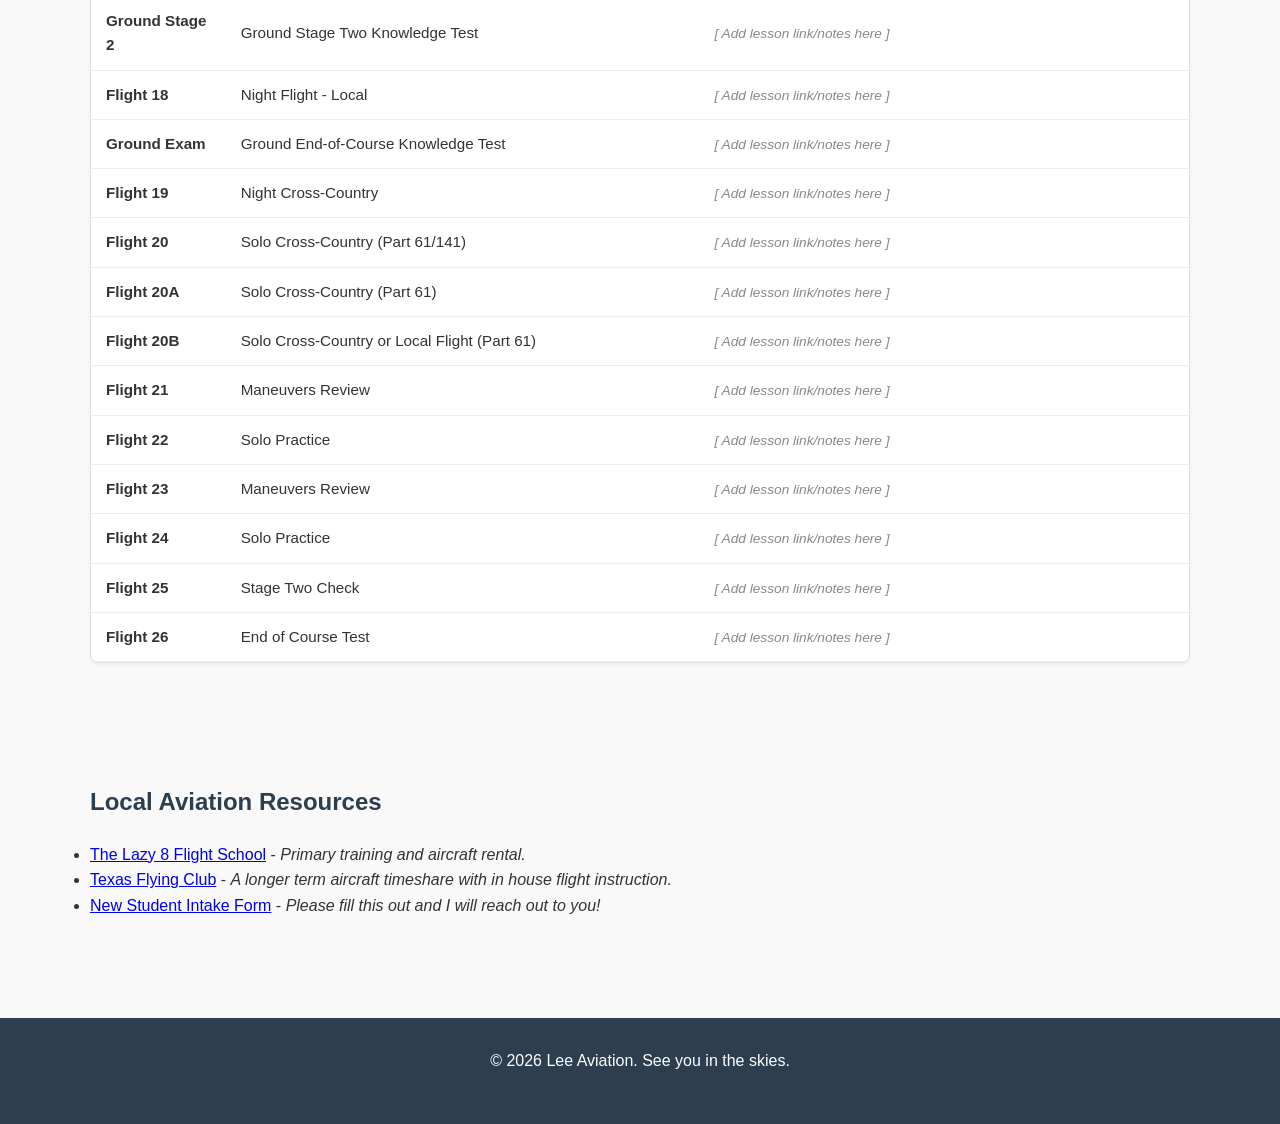
==== commit 13ab56e2: "Update index.html" ====
--- a/index.html
+++ b/index.html
@@ -230,7 +230,7 @@
             <li><a href="#services">Services</a></li>
             <li><a href="#syllabus">Syllabus</a></li>
             <li><a href="#links">Resources</a></li>
-            <li><a href="area-i-preflight-private-commercial.html">ACS</a></li>
+            <li><a href="area-i-preflight-private-commercial (3).html">ACS</a></li>
         </ul>
     </nav>
 
@@ -646,7 +646,7 @@
                     </tr>
                     <tr>
                         <td><strong>Ground 8</strong></td>
-                        <td>Aviation Weather Services</td>
+                        <td>Towered Comms</td>
                         <td><span class="lesson-link-space">[ Add lesson link/notes here ]</span></td>
                     </tr>
                     <tr>
@@ -676,7 +676,7 @@
                     </tr>
                     <tr>
                         <td><strong>Flight 17</strong></td>
-                        <td>Dual Cross-Country & Limited Panel / Unusual Attitudes</td>
+                        <td>Dual Cross-Country & Limited Panel / Unusual Attitudes / Towered Comms</td>
                         <td><span class="lesson-link-space">[ Add lesson link/notes here ]</span></td>
                     </tr>
                     <tr>
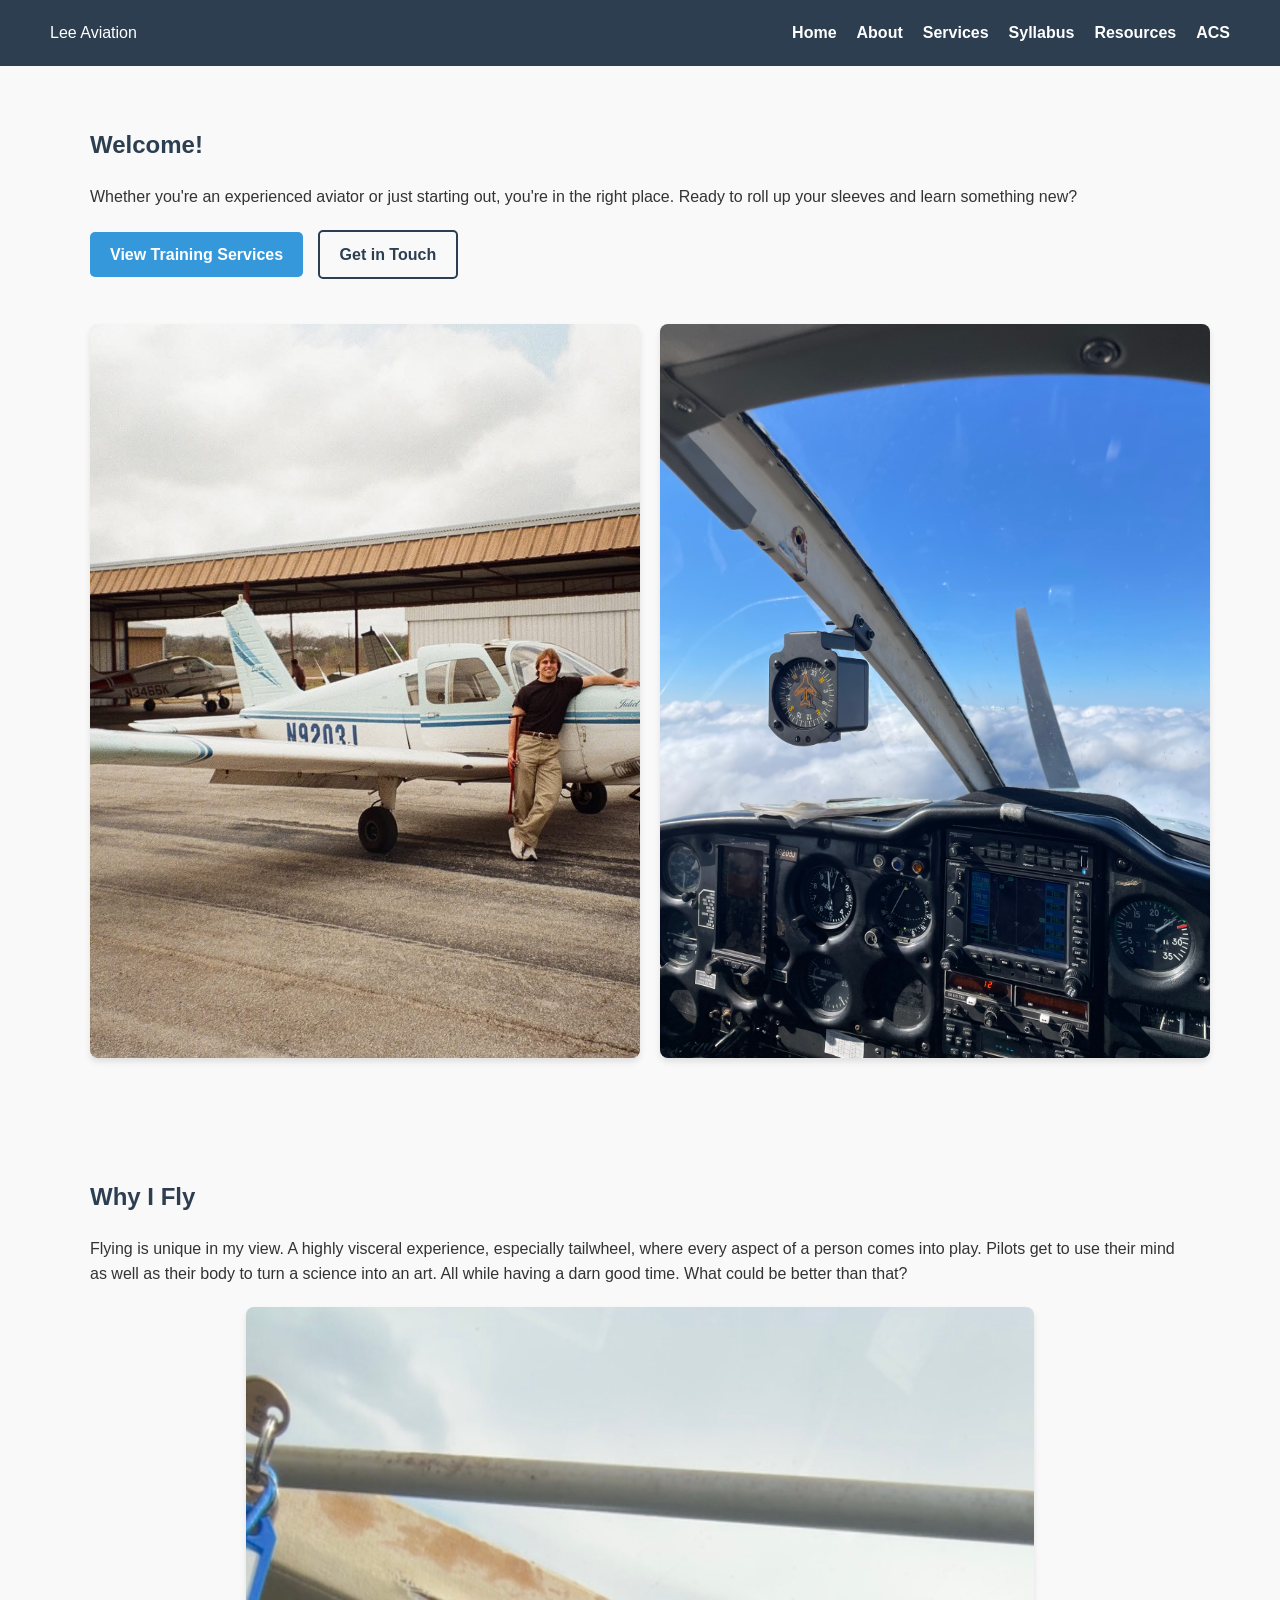
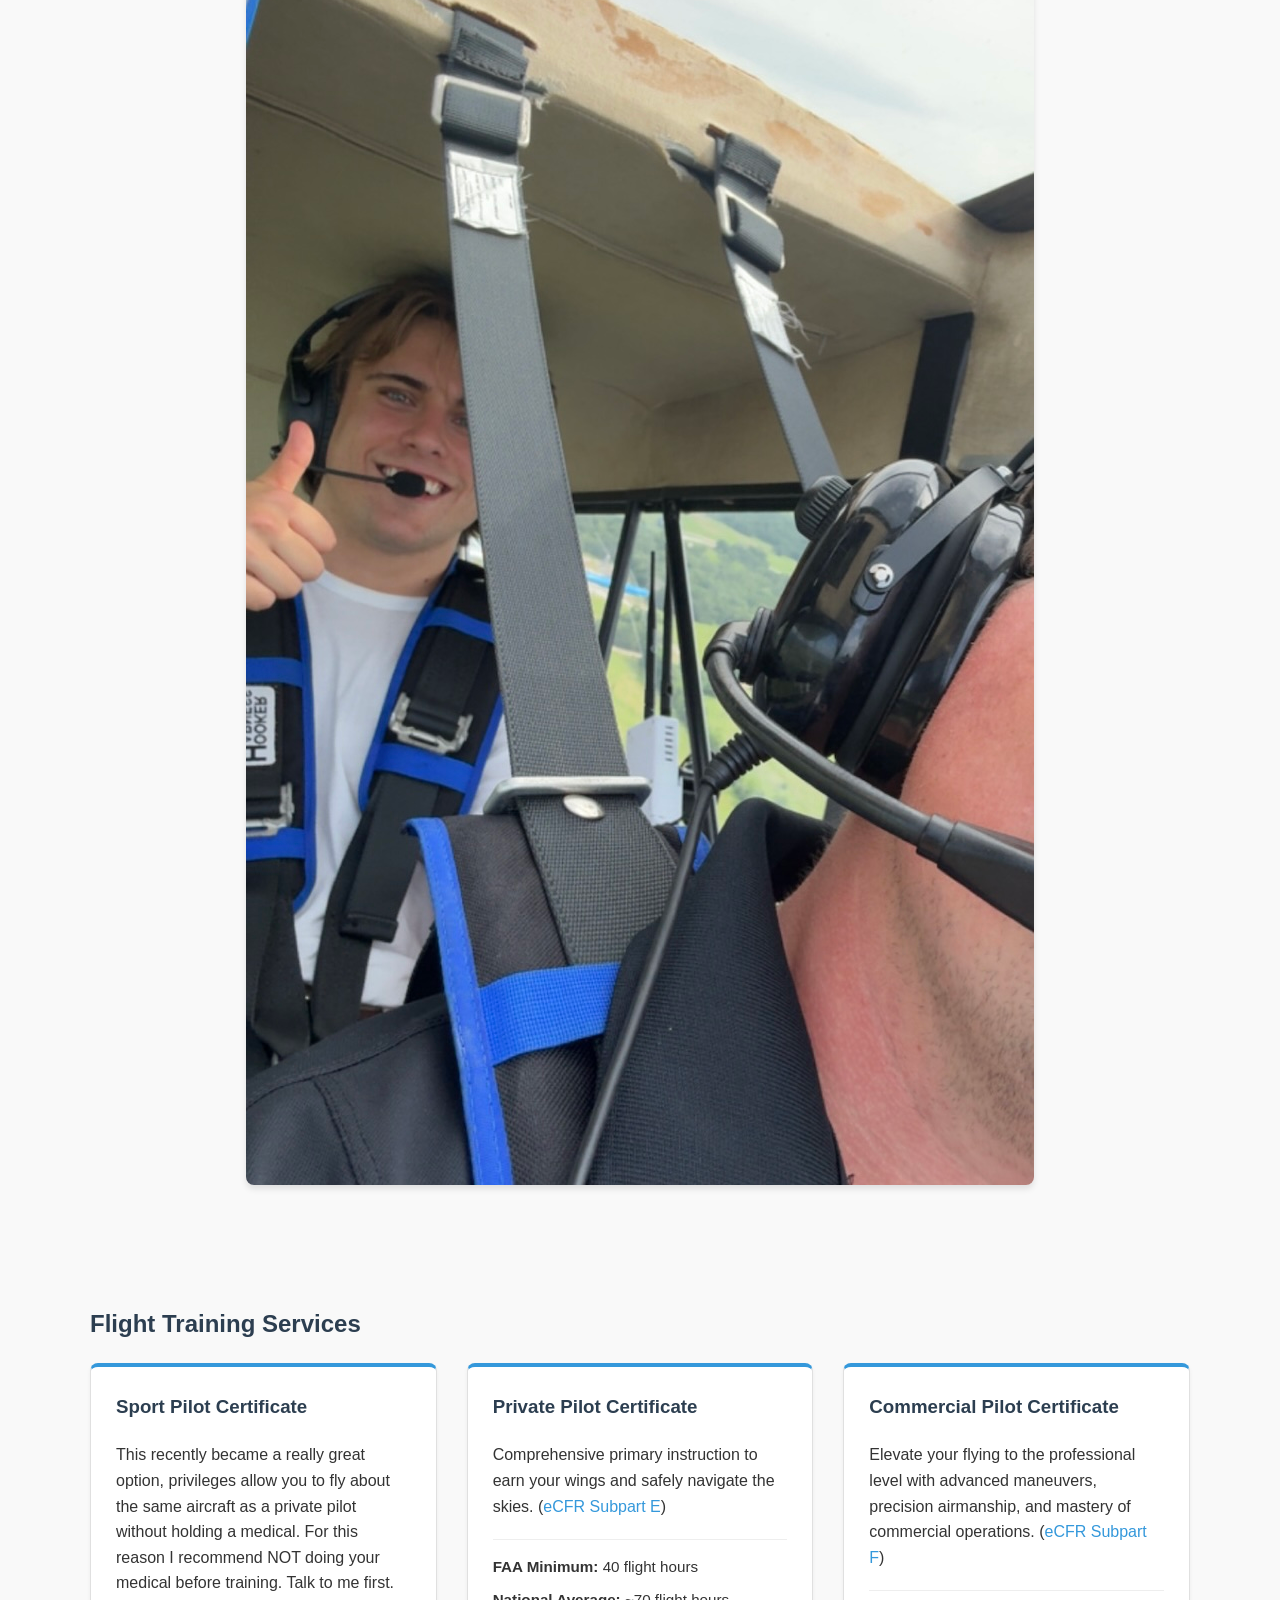
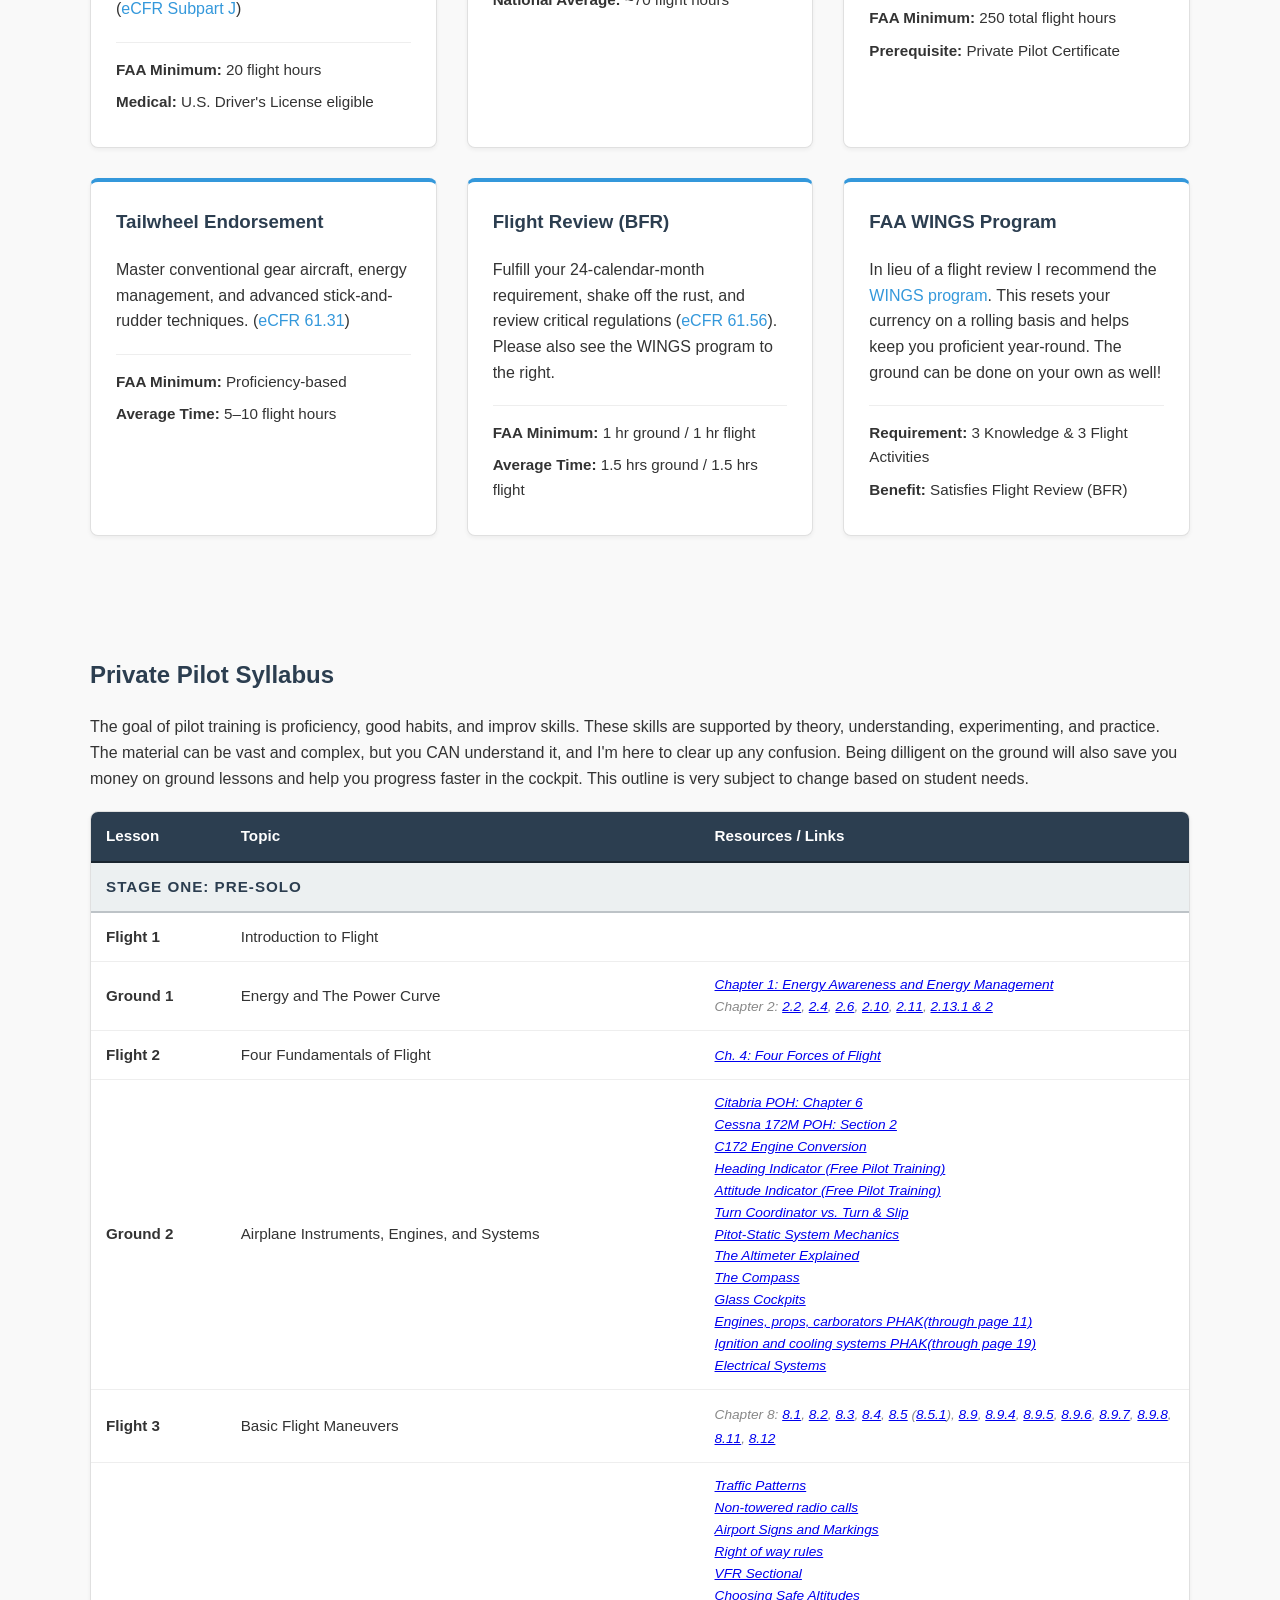
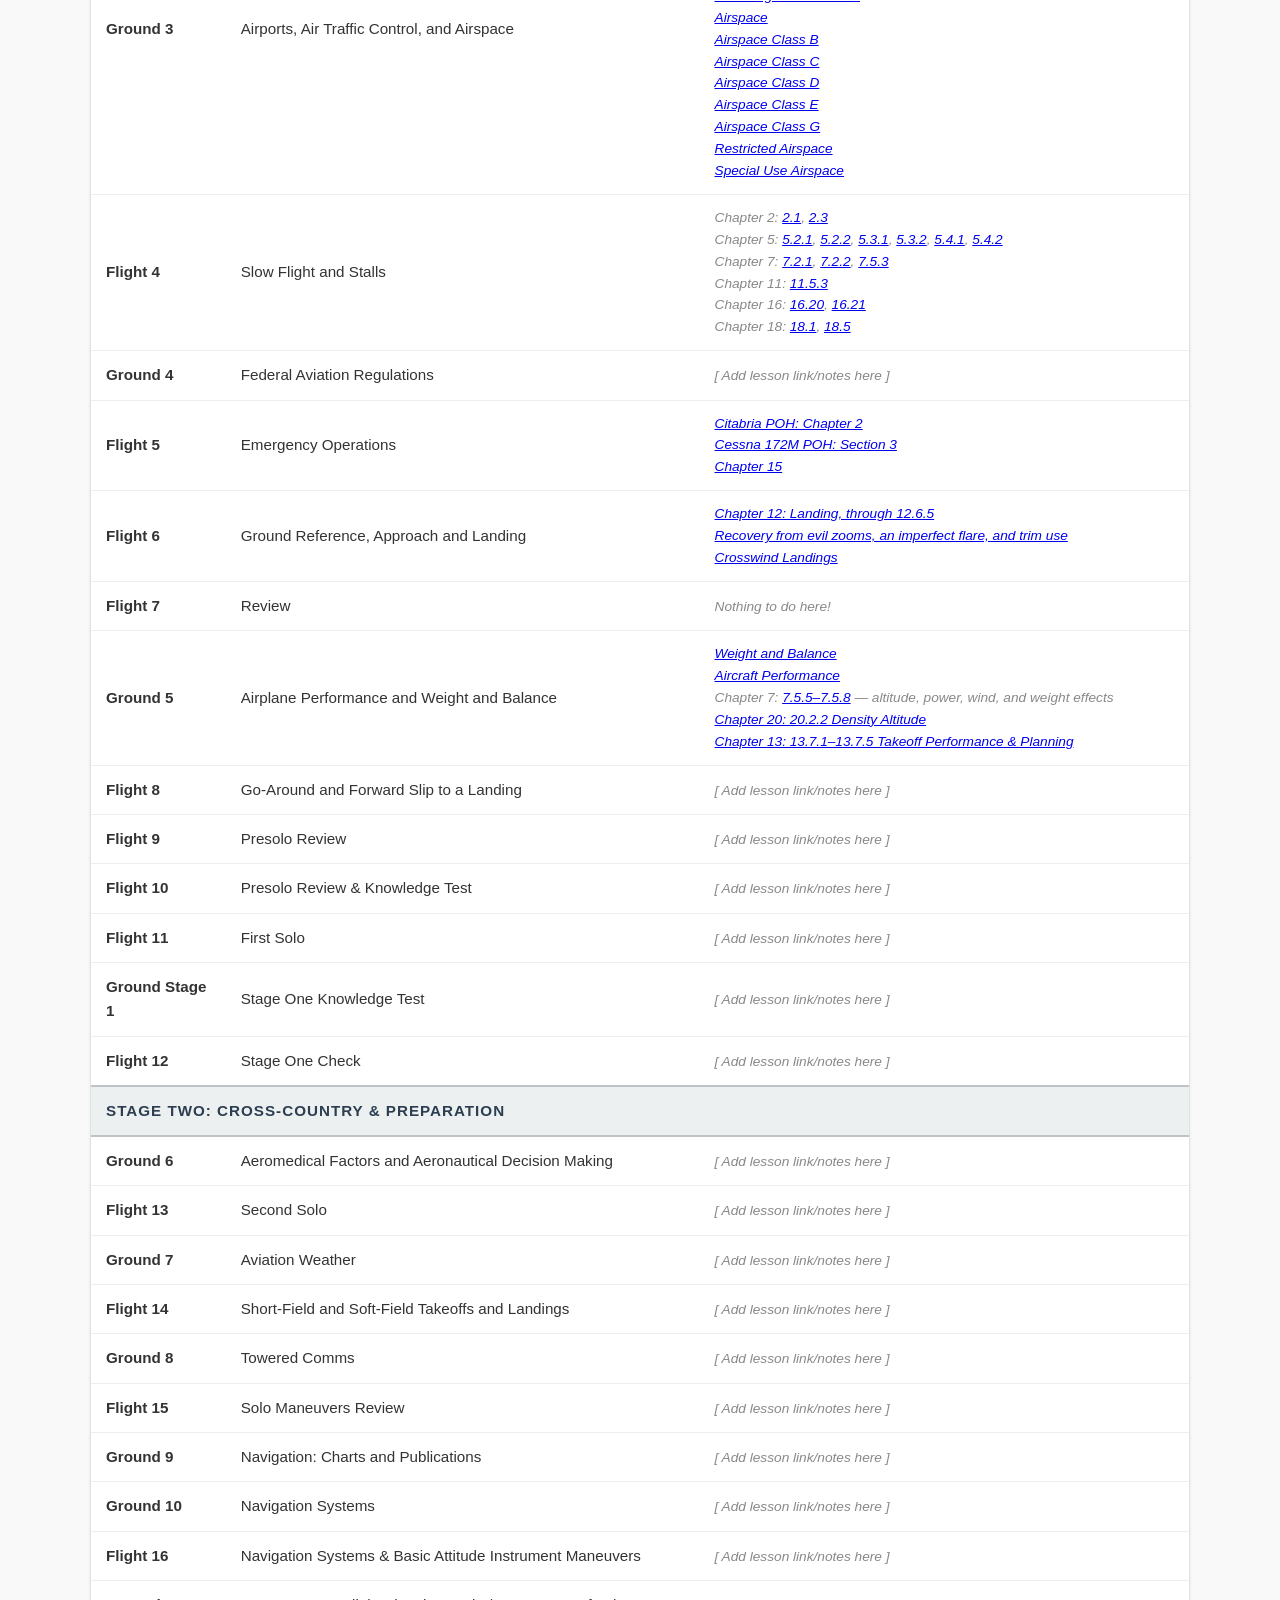
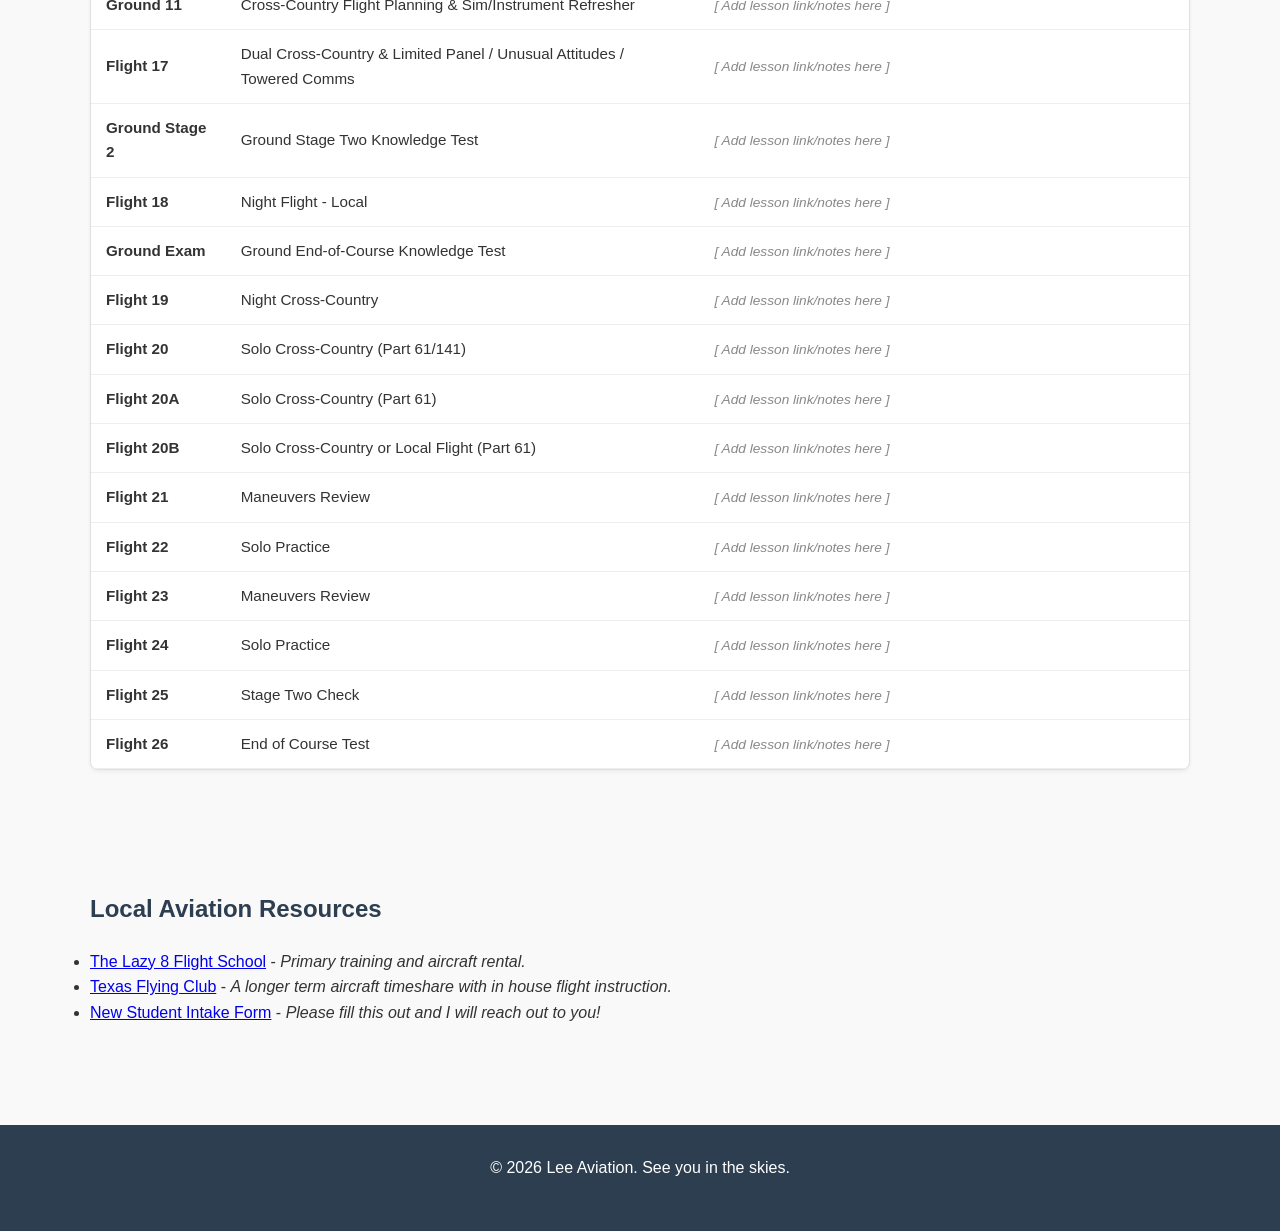
==== commit fecbae1d: "Update index.html" ====
--- a/index.html
+++ b/index.html
@@ -546,6 +546,11 @@
                         Cessna 172M POH: Section 3
                     </a>
                 </li>
+                <li>
+                    <a href="https://www.av8n.com/how/htm/emerge.html" target="_blank">
+                        Chapter 15
+                    </a>
+                </li>
             </ul>
         </span>
     </td>
@@ -583,13 +588,39 @@
                     <tr>
                         <td><strong>Flight 7</strong></td>
                         <td>Review</td>
-                        <td><span class="lesson-link-space">[ Add lesson link/notes here ]</span></td>
-                    </tr>
-                    <tr>
-                        <td><strong>Ground 5</strong></td>
-                        <td>Airplane Performance and Weight and Balance</td>
-                        <td><span class="lesson-link-space">[ Add lesson link/notes here ]</span></td>
-                    </tr>
+                        <td><span class="lesson-link-space">Nothing to do here!</span></td>
+                    </tr>
+<tr>
+    <td><strong>Ground 5</strong></td>
+    <td>Airplane Performance and Weight and Balance</td>
+    <td><span class="lesson-link-space">
+        <ul style="list-style-type: none; padding: 0; margin: 0;">
+            <li><a href="YOUTUBE_LINK_1" target="_blank">Weight and Balance</a></li>
+            <li><a href="YOUTUBE_LINK_2" target="_blank">Aircraft Performance</a></li>
+
+            <li>
+                Chapter 7:
+                <a href="https://www.av8n.com/how/htm/power.html#sec-altitude-power"
+                   target="_blank">7.5.5–7.5.8</a>
+                — altitude, power, wind, and weight effects
+            </li>
+
+            <li>
+                <a href="https://www.av8n.com/how/htm/atmo.html"
+                   target="_blank">
+                    Chapter 20: 20.2.2 Density Altitude
+                </a>
+            </li>
+
+            <li>
+                <a href="https://www.av8n.com/how/htm/takeoff.html"
+                   target="_blank">
+                    Chapter 13: 13.7.1–13.7.5 Takeoff Performance & Planning
+                </a>
+            </li>
+        </ul>
+    </span></td>
+</tr>
                     <tr>
                         <td><strong>Flight 8</strong></td>
                         <td>Go-Around and Forward Slip to a Landing</td>
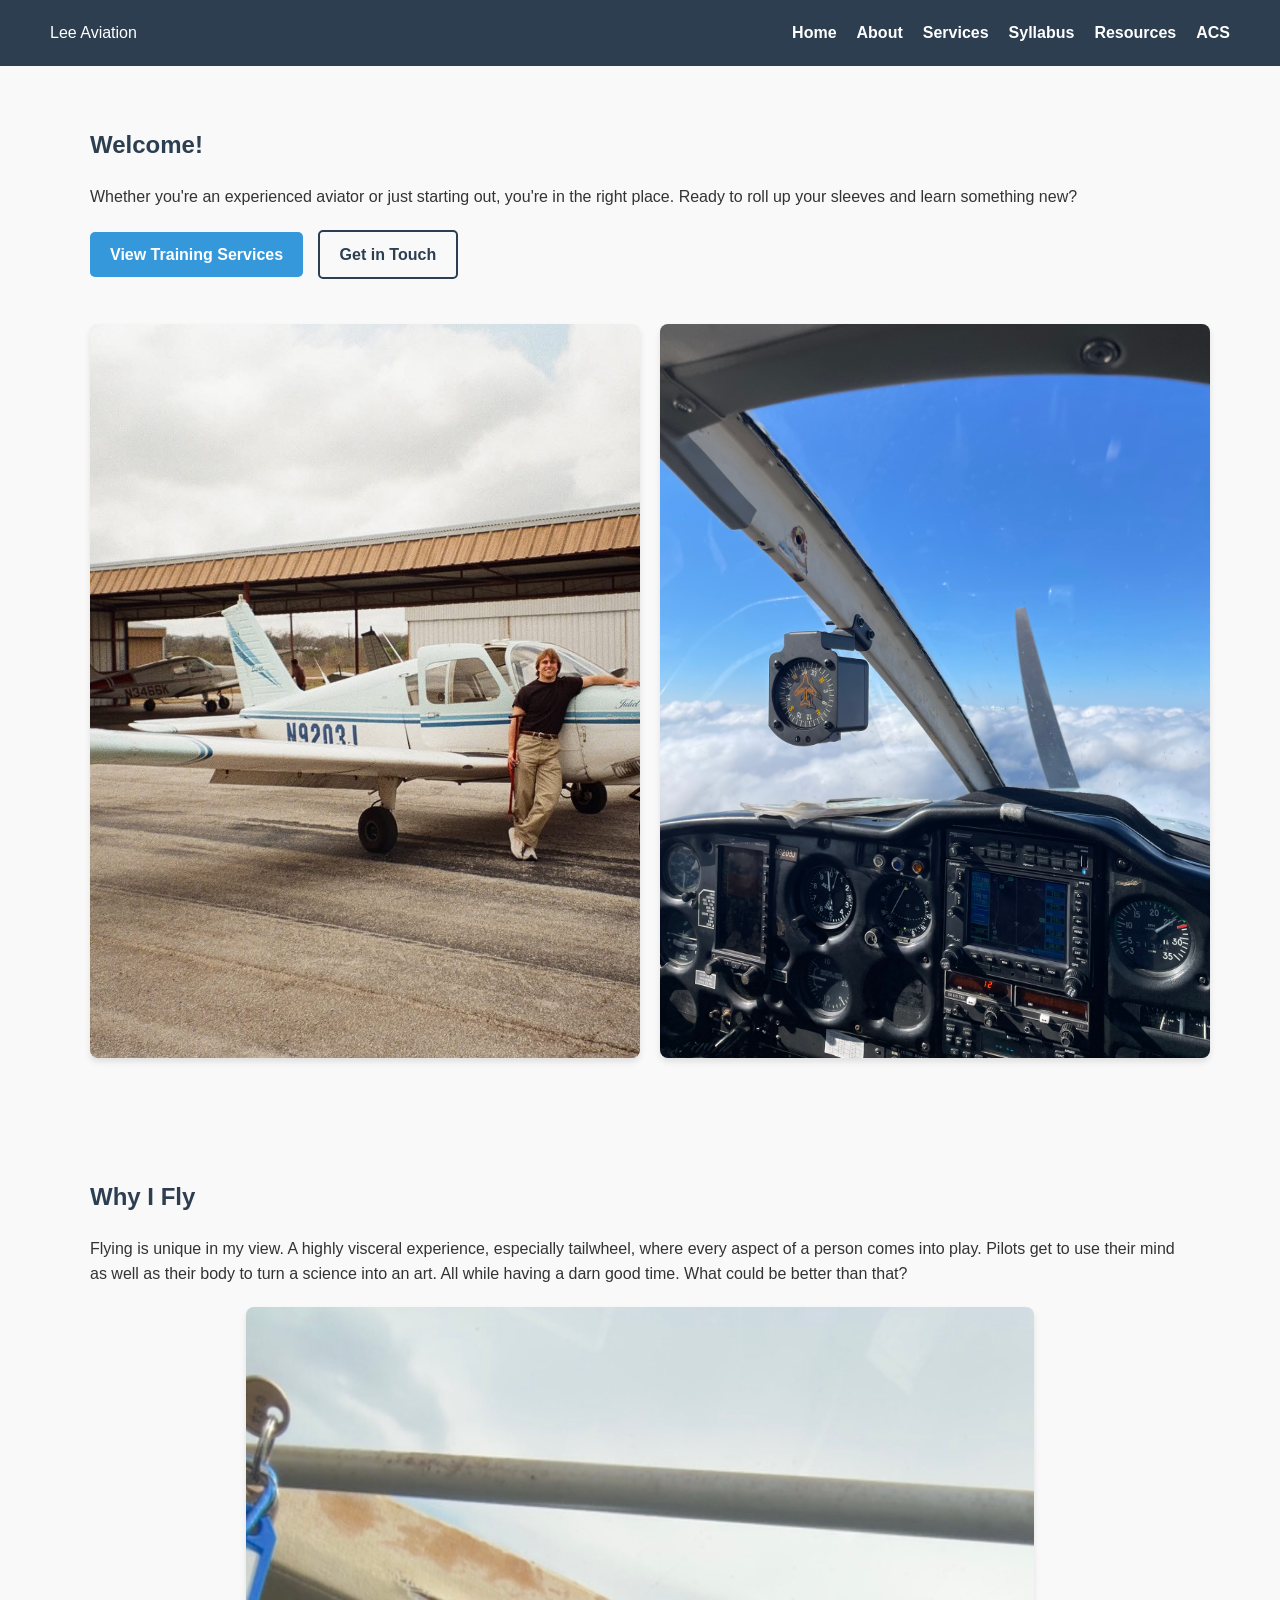
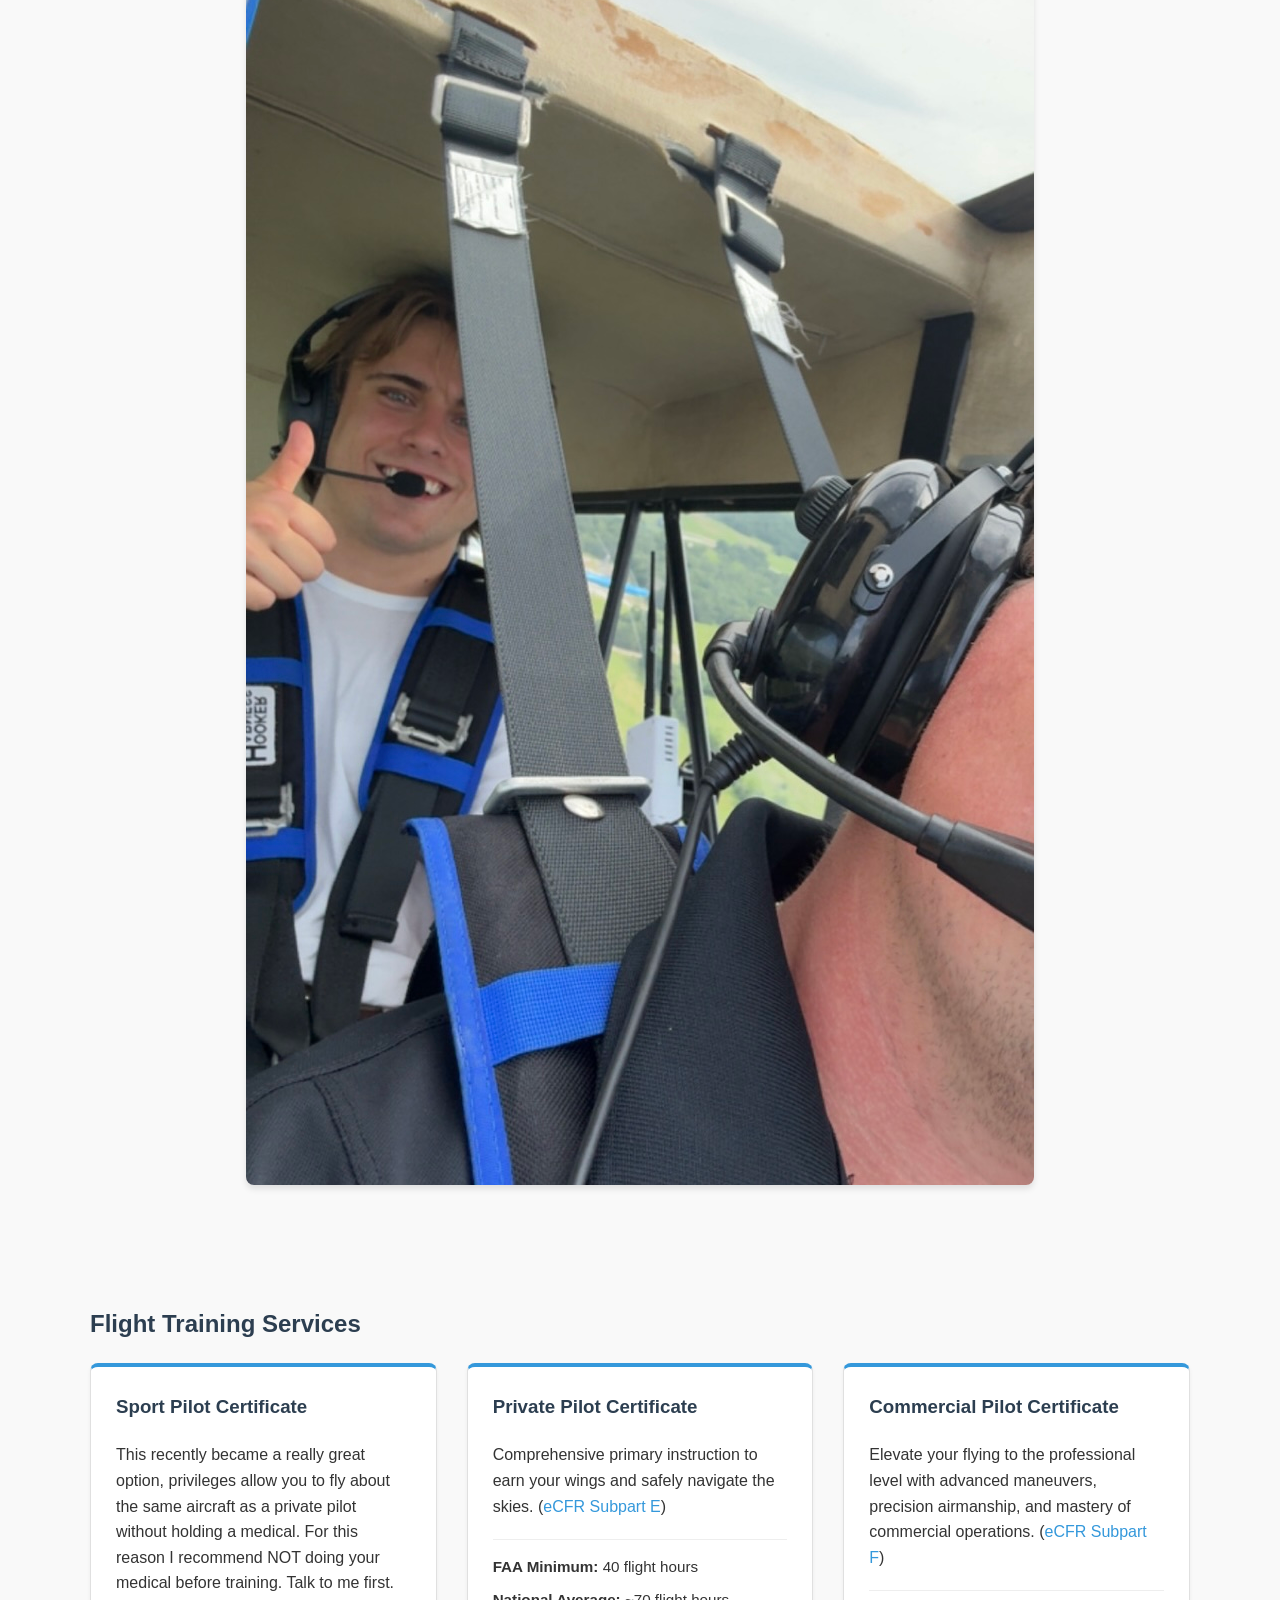
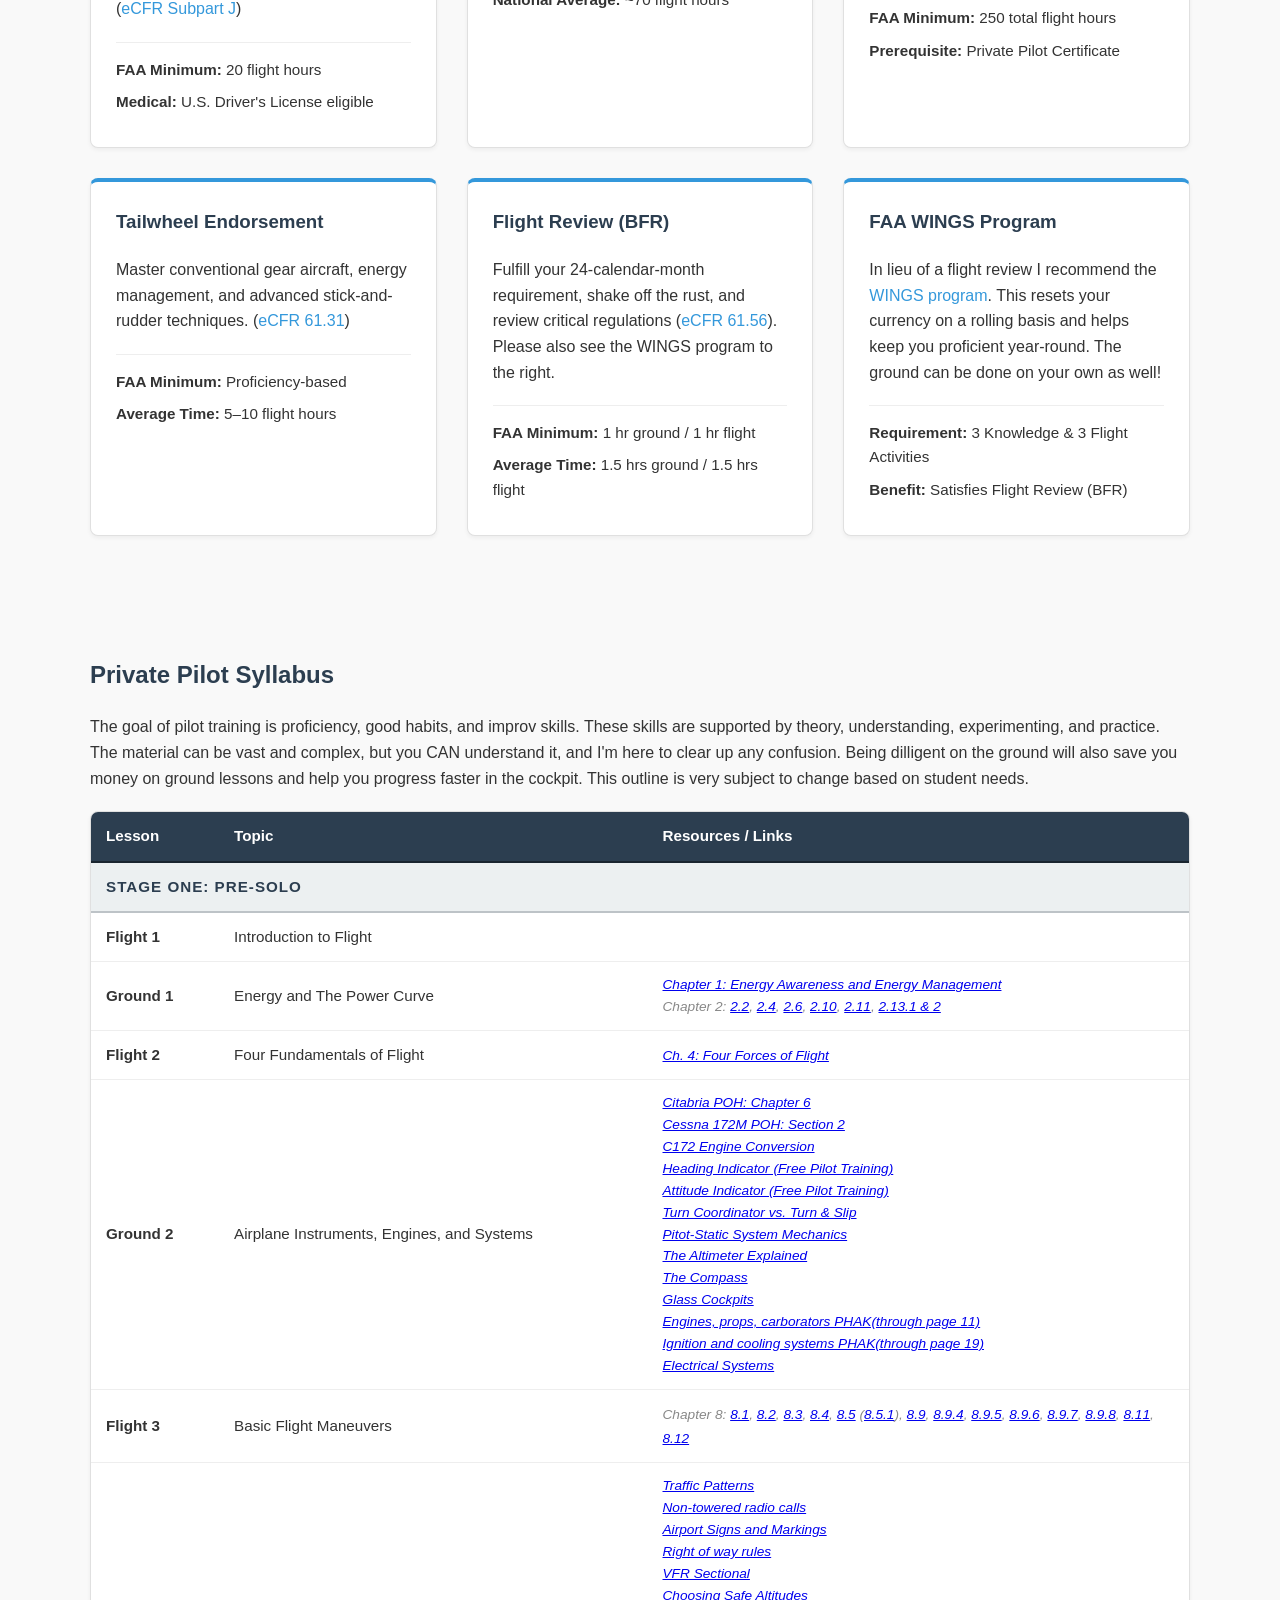
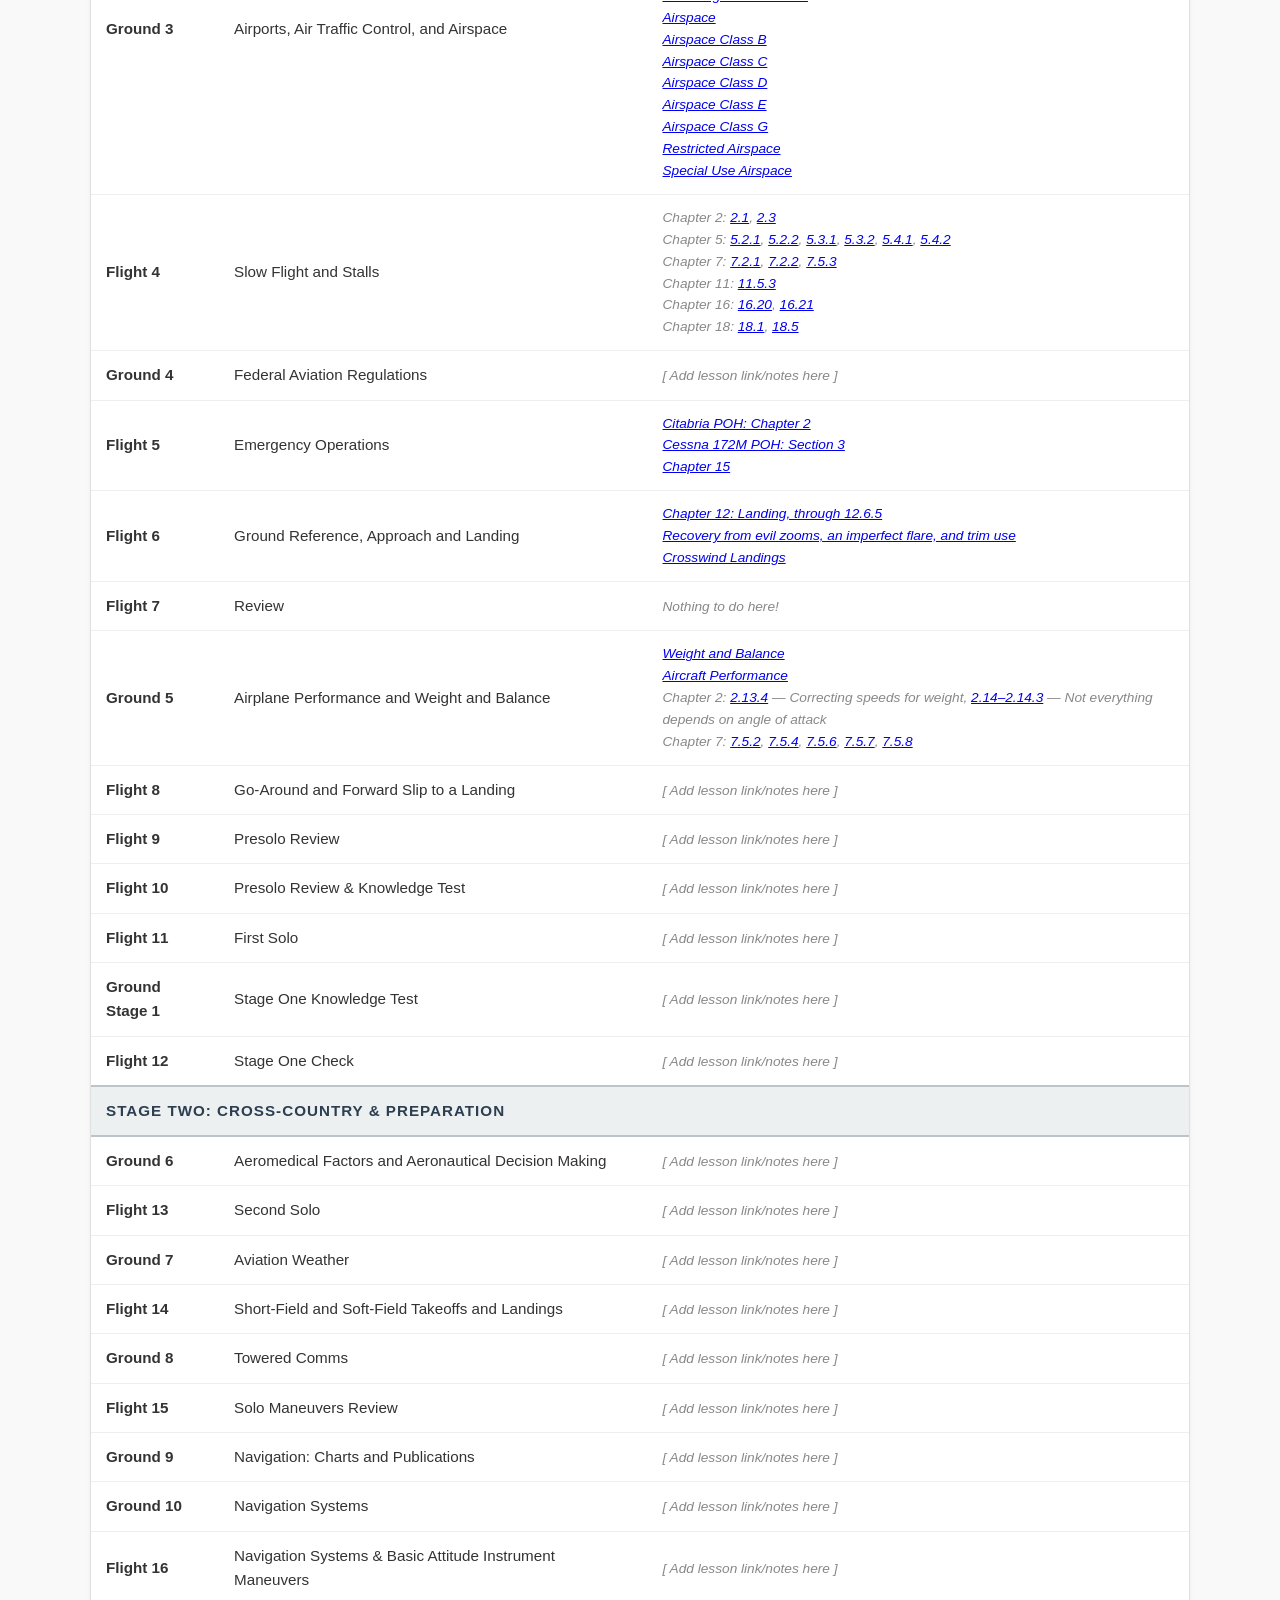
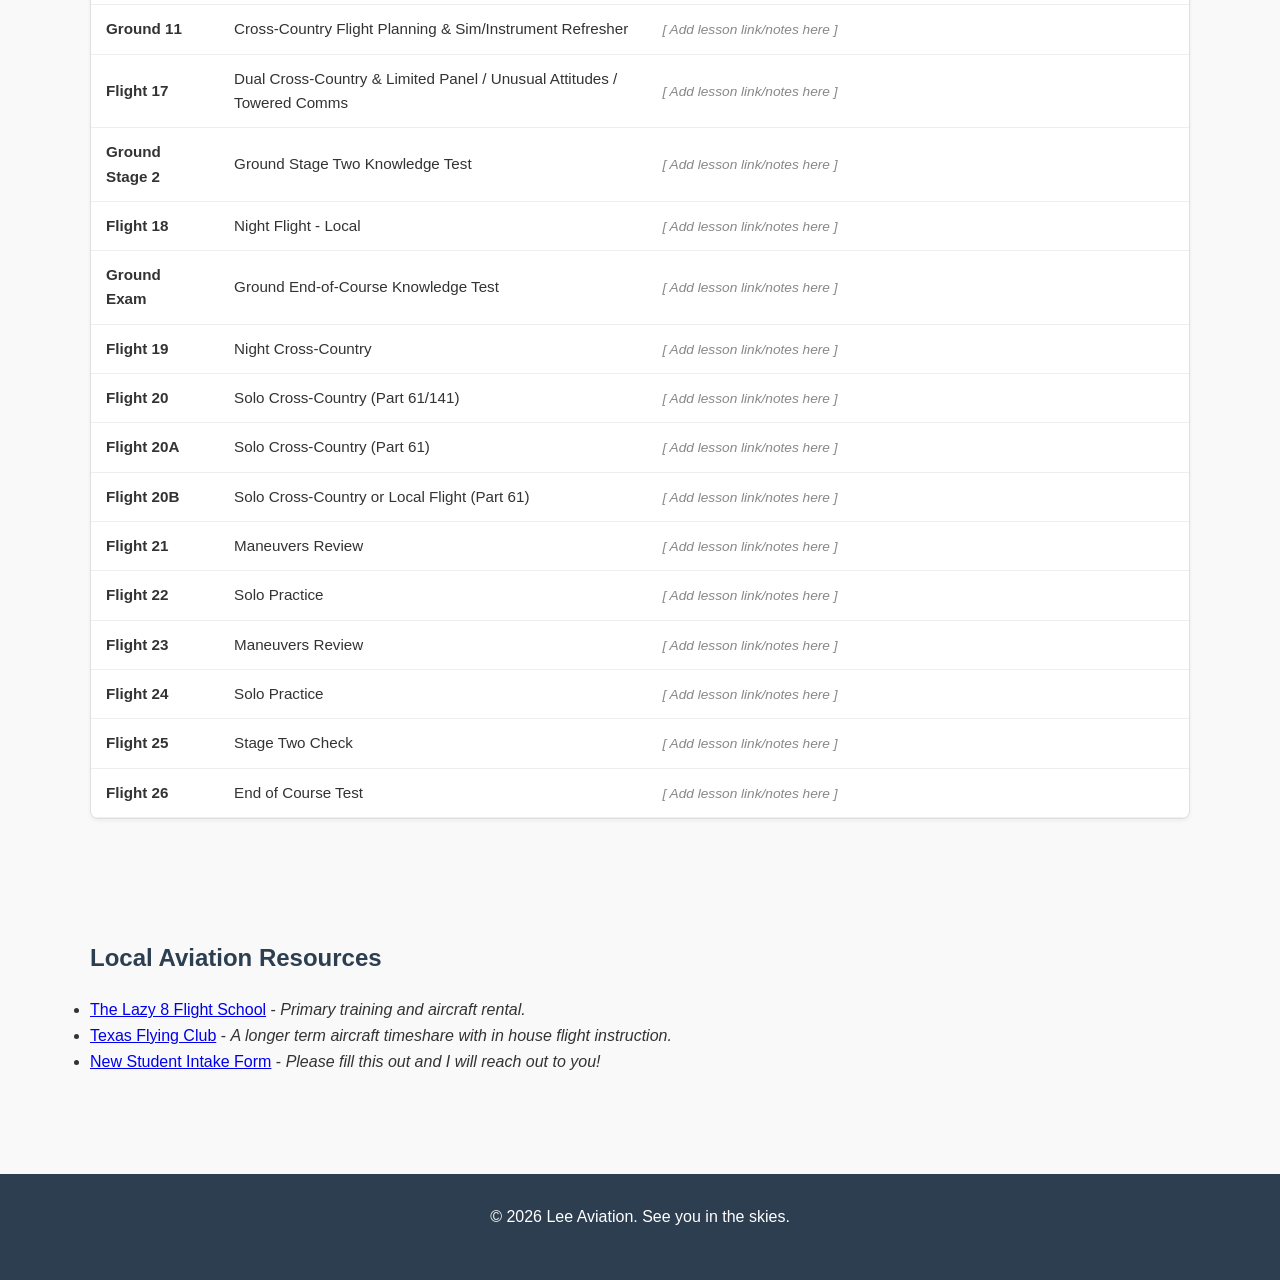
==== commit f898d52a: "Update index.html" ====
--- a/index.html
+++ b/index.html
@@ -598,26 +598,34 @@
             <li><a href="YOUTUBE_LINK_1" target="_blank">Weight and Balance</a></li>
             <li><a href="YOUTUBE_LINK_2" target="_blank">Aircraft Performance</a></li>
 
-            <li>
-                Chapter 7:
-                <a href="https://www.av8n.com/how/htm/power.html#sec-altitude-power"
-                   target="_blank">7.5.5–7.5.8</a>
-                — altitude, power, wind, and weight effects
-            </li>
-
-            <li>
-                <a href="https://www.av8n.com/how/htm/atmo.html"
-                   target="_blank">
-                    Chapter 20: 20.2.2 Density Altitude
-                </a>
-            </li>
-
-            <li>
-                <a href="https://www.av8n.com/how/htm/takeoff.html"
-                   target="_blank">
-                    Chapter 13: 13.7.1–13.7.5 Takeoff Performance & Planning
-                </a>
-            </li>
+<li>
+    Chapter 2:
+    <a href="https://www.av8n.com/how/htm/aoa.html#:~:text=2.13.4%20Correcting%20for%20Reduced%20Lift%20Requirements"
+       target="_blank" rel="noopener noreferrer">2.13.4</a>
+    — Correcting speeds for weight,
+    
+    <a href="https://www.av8n.com/how/htm/aoa.html#:~:text=2.14%20Not%20Everything%20Depends%20on%20Angle%20of%20Attack"
+       target="_blank" rel="noopener noreferrer">2.14–2.14.3</a>
+    — Not everything depends on angle of attack
+</li>
+
+<li>
+    Chapter 7:
+    <a href="https://www.av8n.com/how/htm/power.html#:~:text=7.5.2%20Best%20Rate%20of%20Climb"
+       target="_blank" rel="noopener noreferrer">7.5.2</a>,
+
+    <a href="https://www.av8n.com/how/htm/power.html#:~:text=7.5.4%20Best%20Angle%20of%20Climb"
+       target="_blank" rel="noopener noreferrer">7.5.4</a>,
+
+    <a href="https://www.av8n.com/how/htm/power.html#:~:text=7.5.6%20Other%20Power%20and%20Altitude%20Effects"
+       target="_blank" rel="noopener noreferrer">7.5.6</a>,
+
+    <a href="https://www.av8n.com/how/htm/power.html#:~:text=7.5.7%20Best%20Glide"
+       target="_blank" rel="noopener noreferrer">7.5.7</a>,
+
+    <a href="https://www.av8n.com/how/htm/power.html#:~:text=7.5.8%20Weight%20Effects"
+       target="_blank" rel="noopener noreferrer">7.5.8</a>
+</li>
         </ul>
     </span></td>
 </tr>
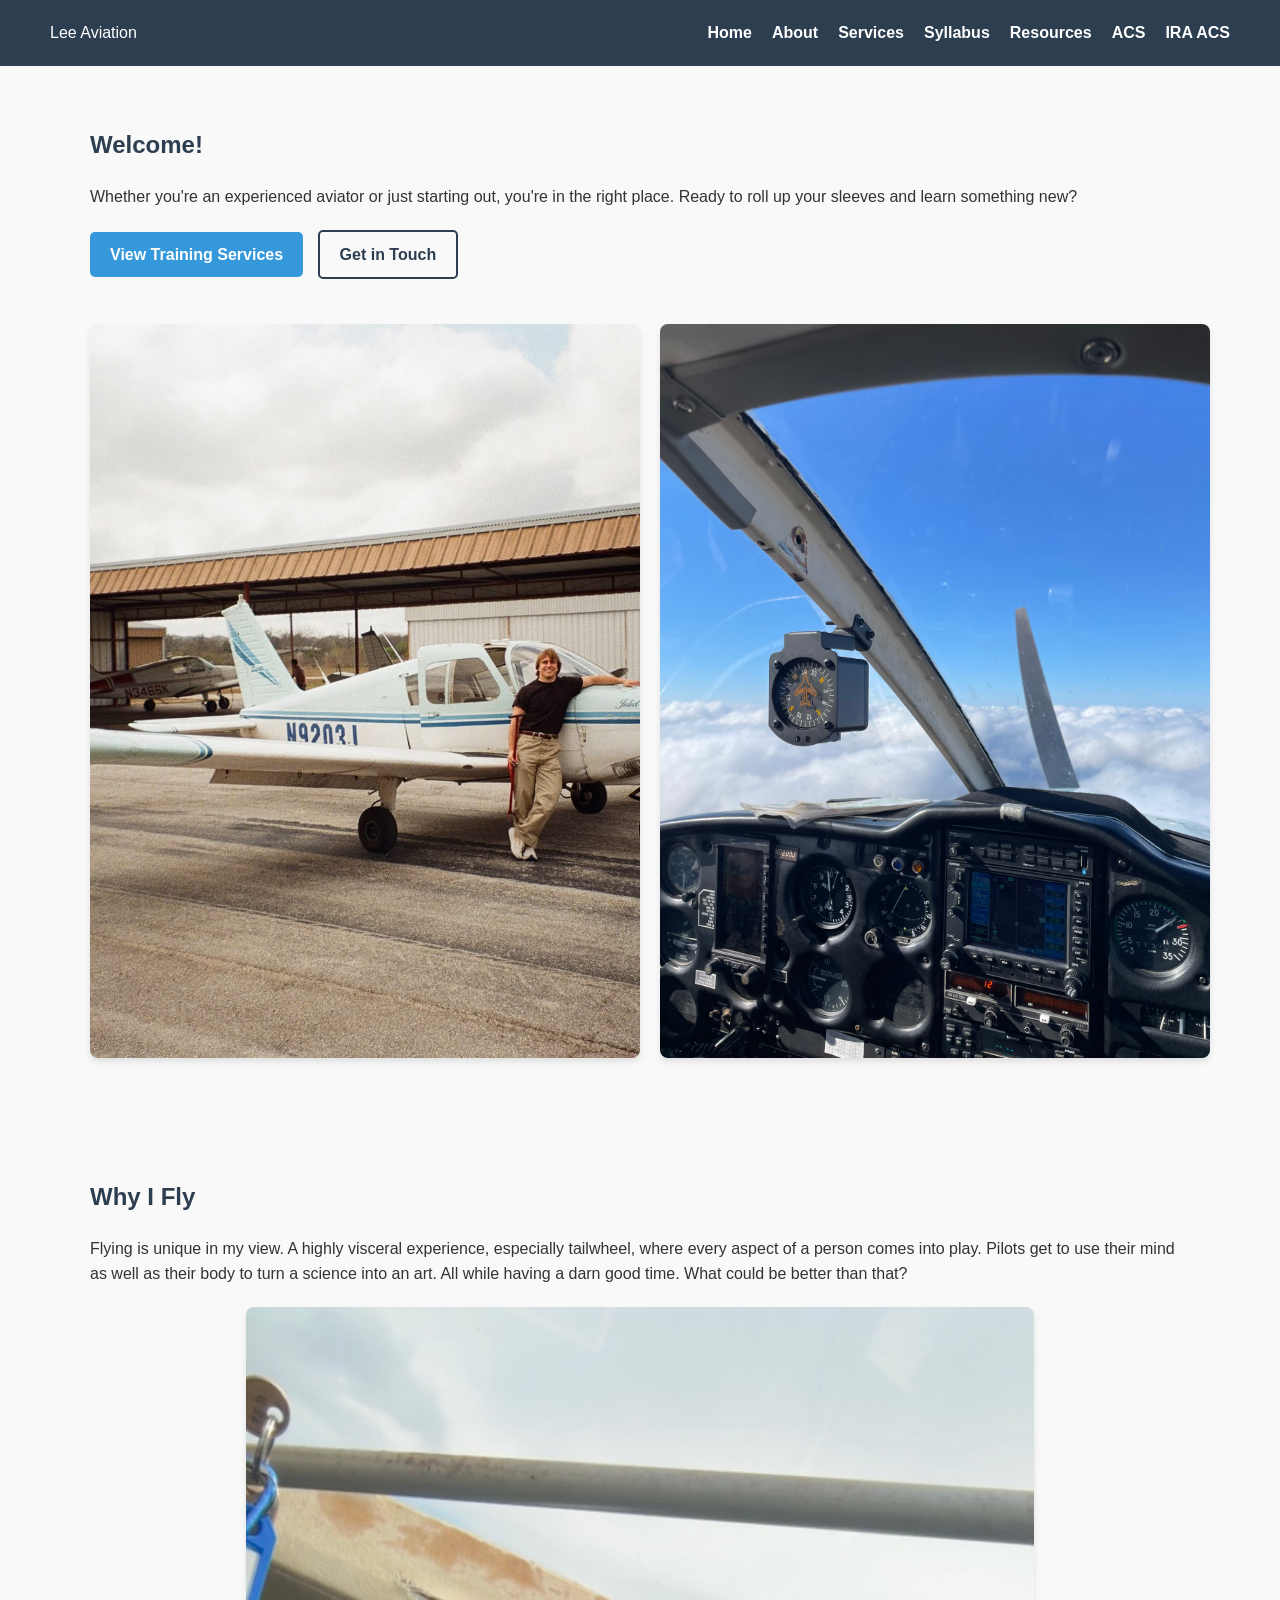
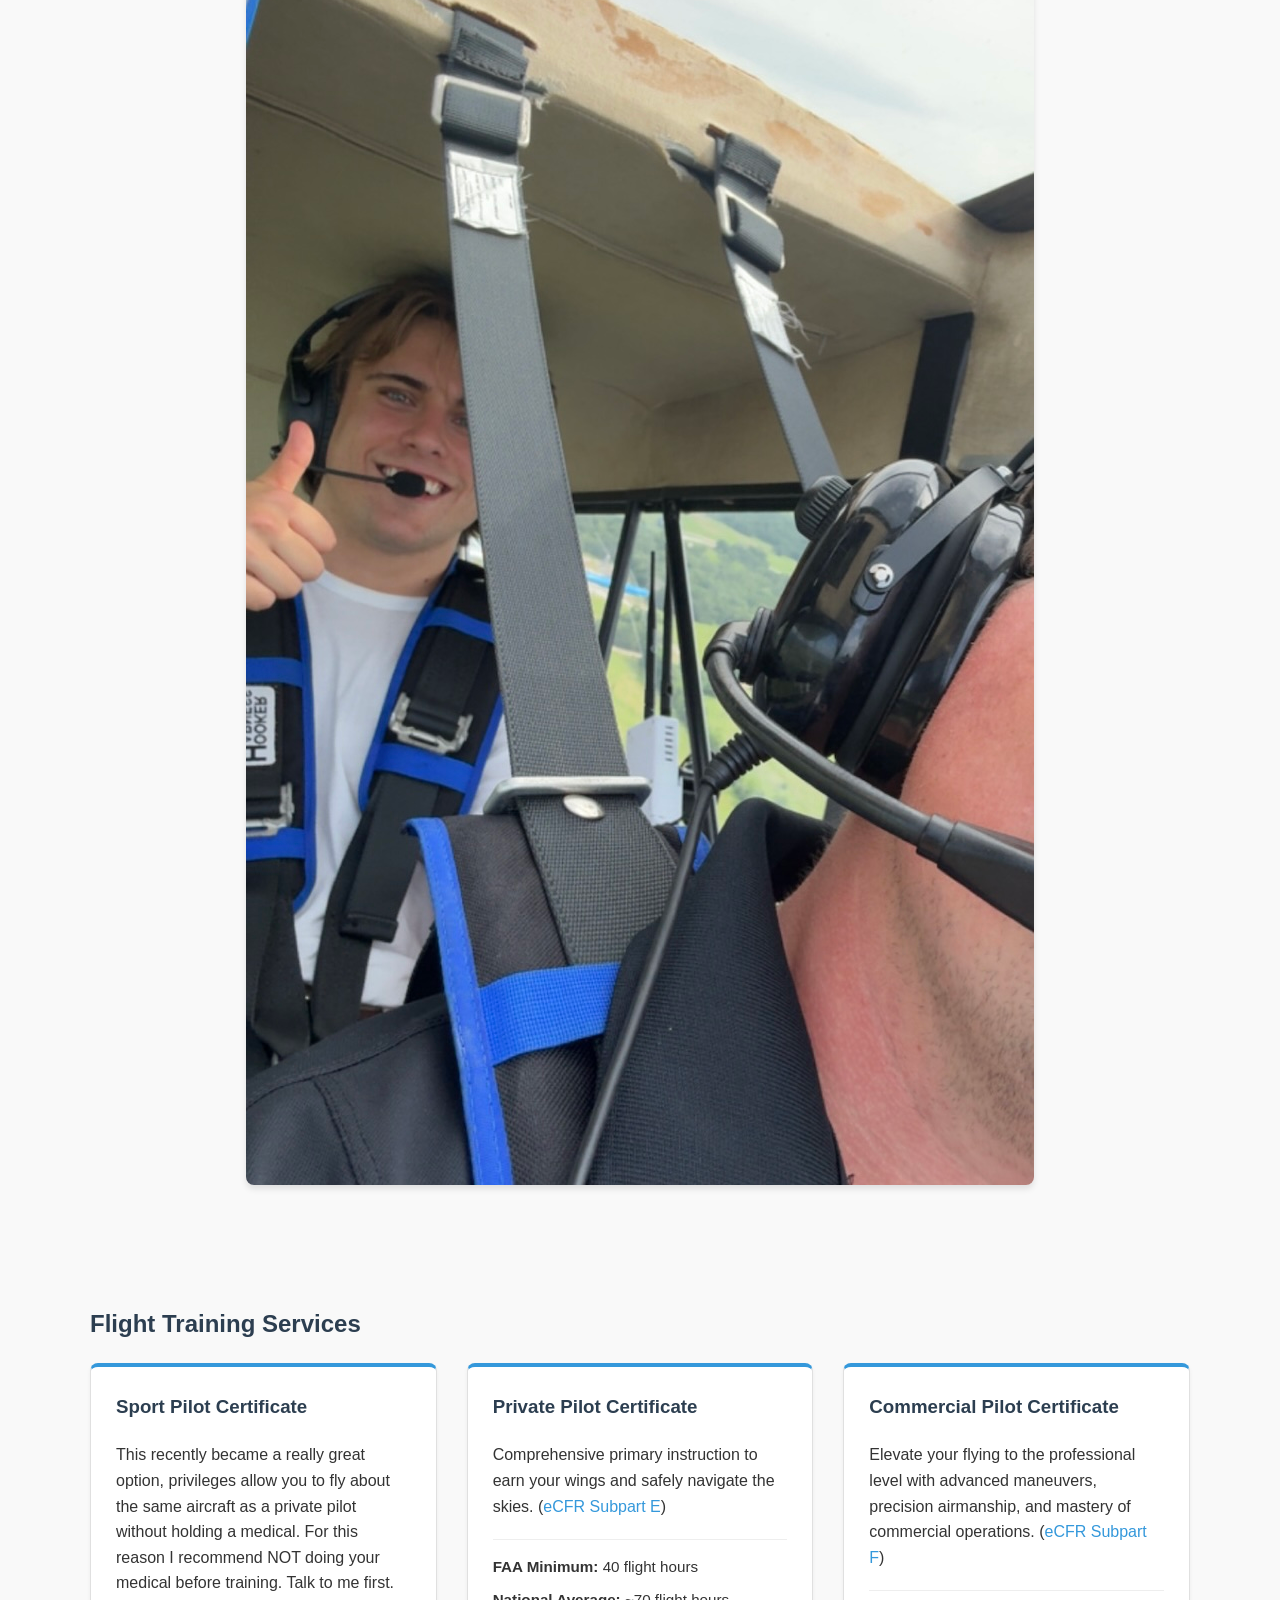
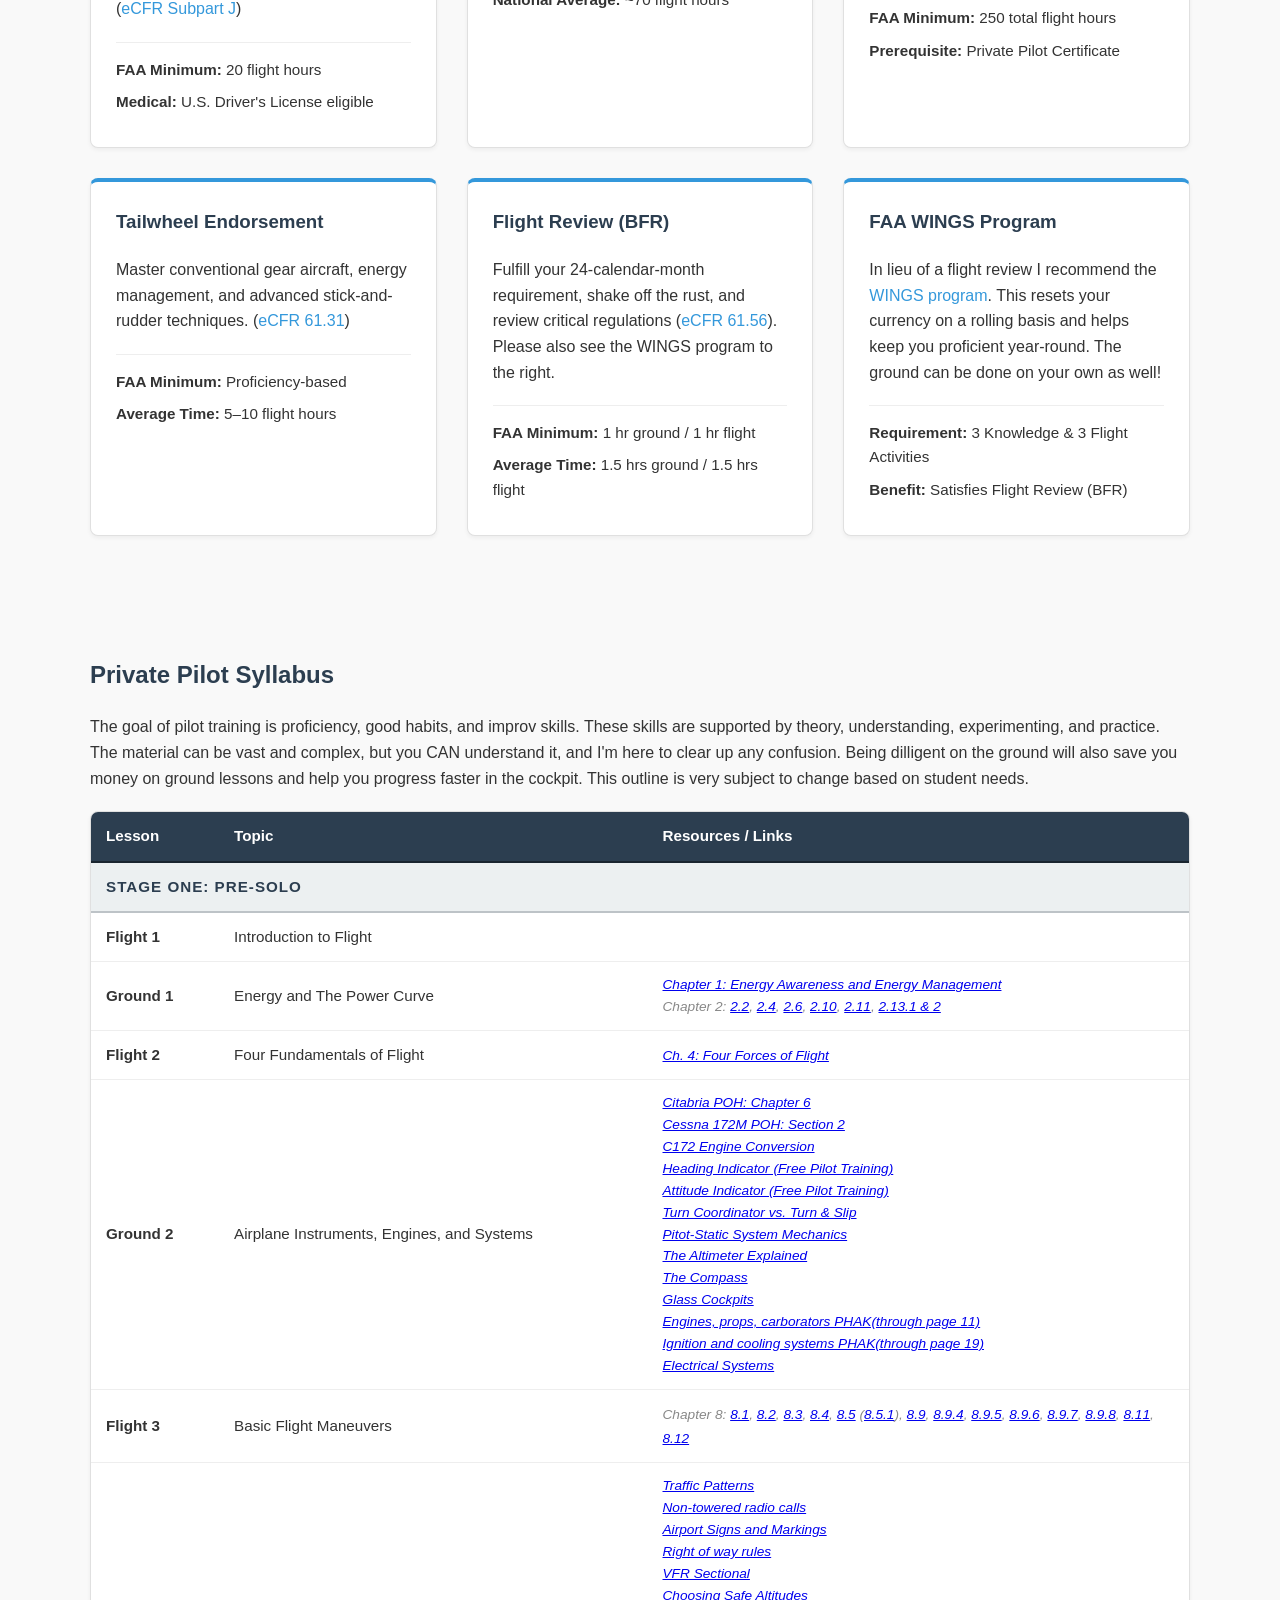
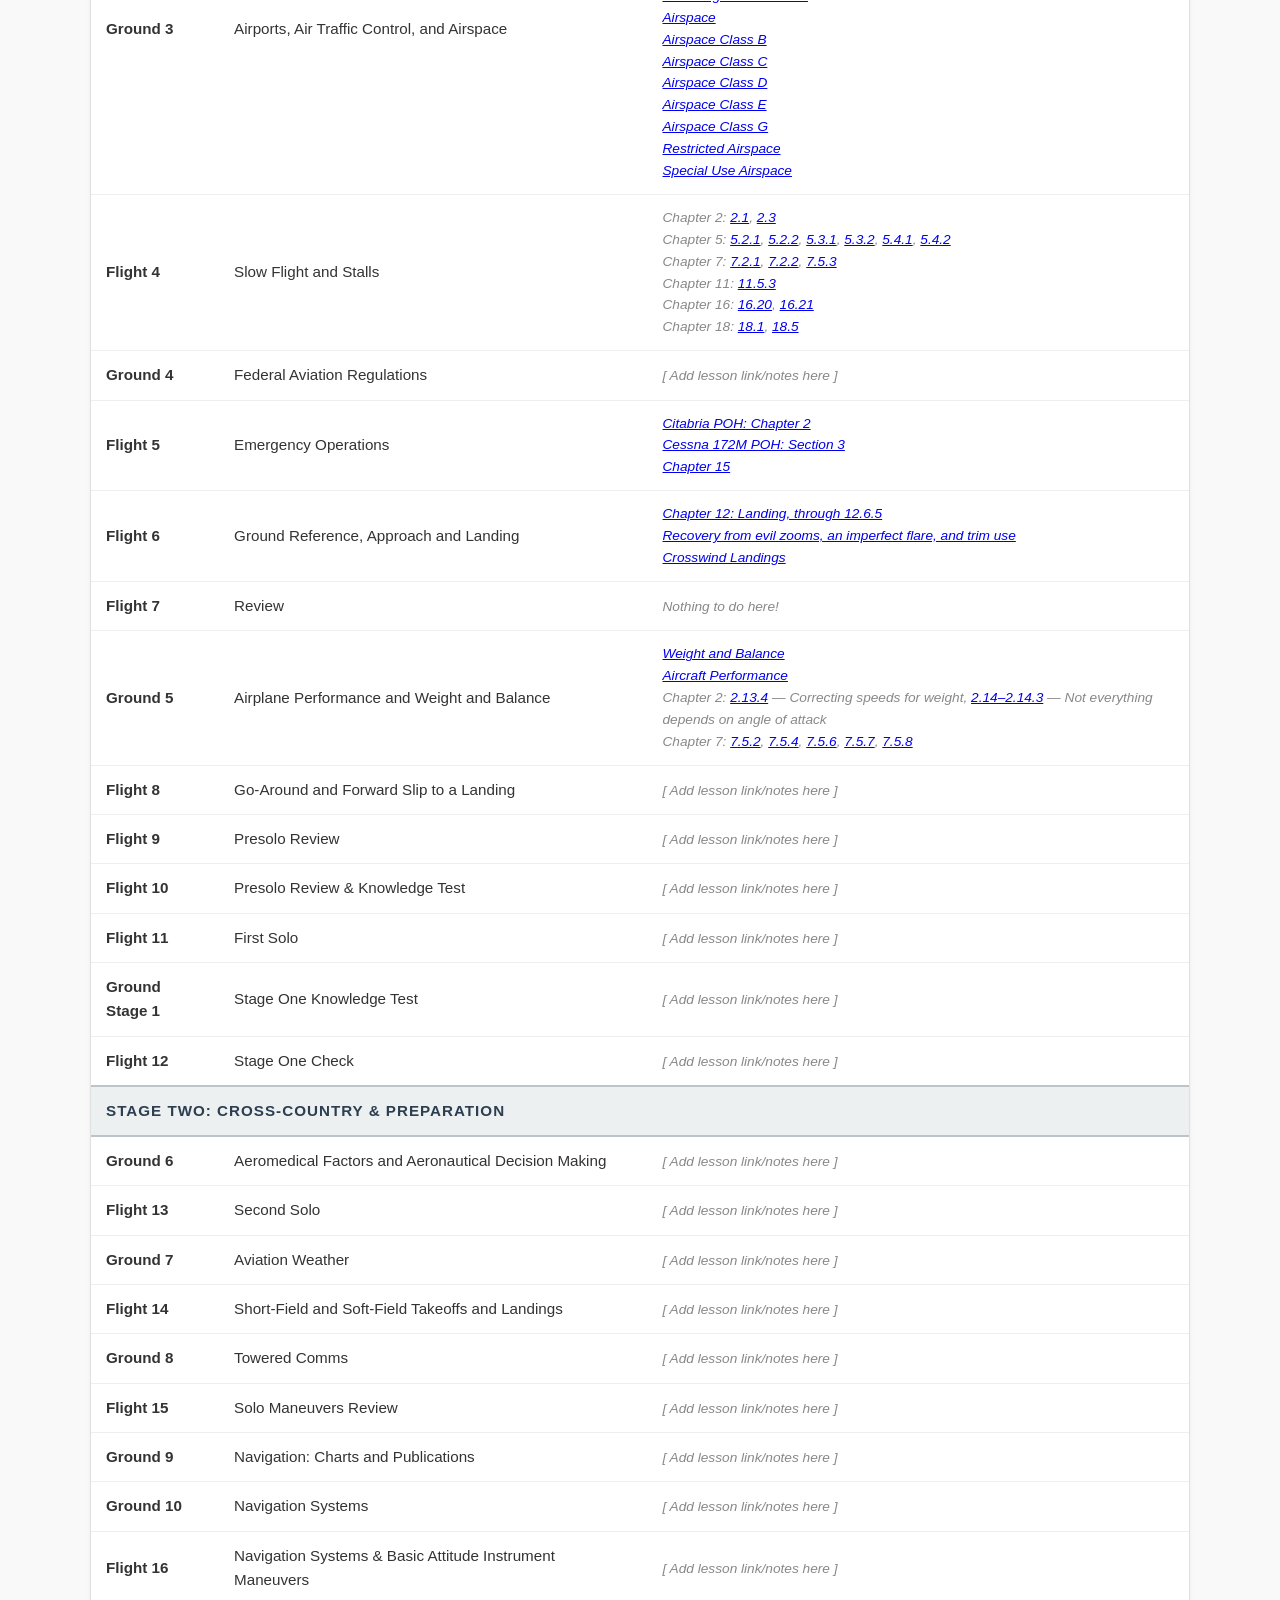
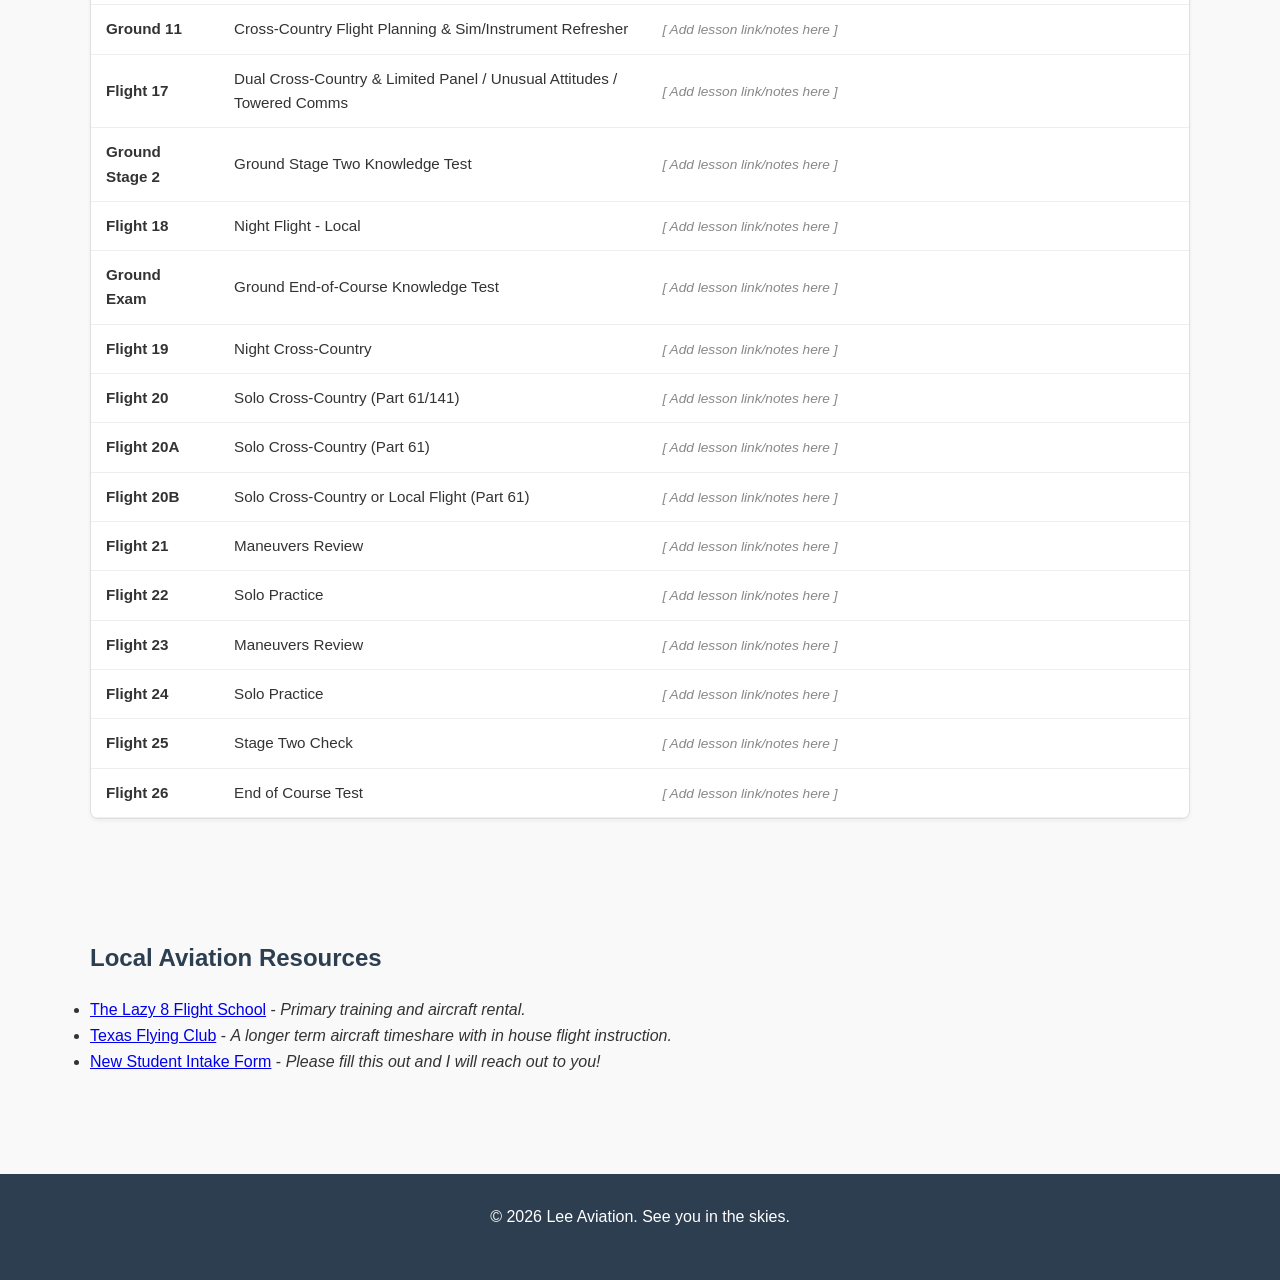
==== commit d1194119: "Update index.html" ====
--- a/index.html
+++ b/index.html
@@ -231,6 +231,7 @@
             <li><a href="#syllabus">Syllabus</a></li>
             <li><a href="#links">Resources</a></li>
             <li><a href="area-i-preflight-private-commercial (3).html">ACS</a></li>
+            <li><a href="instrument-rating-acs.html">IRA ACS</a></li>
         </ul>
     </nav>
 
